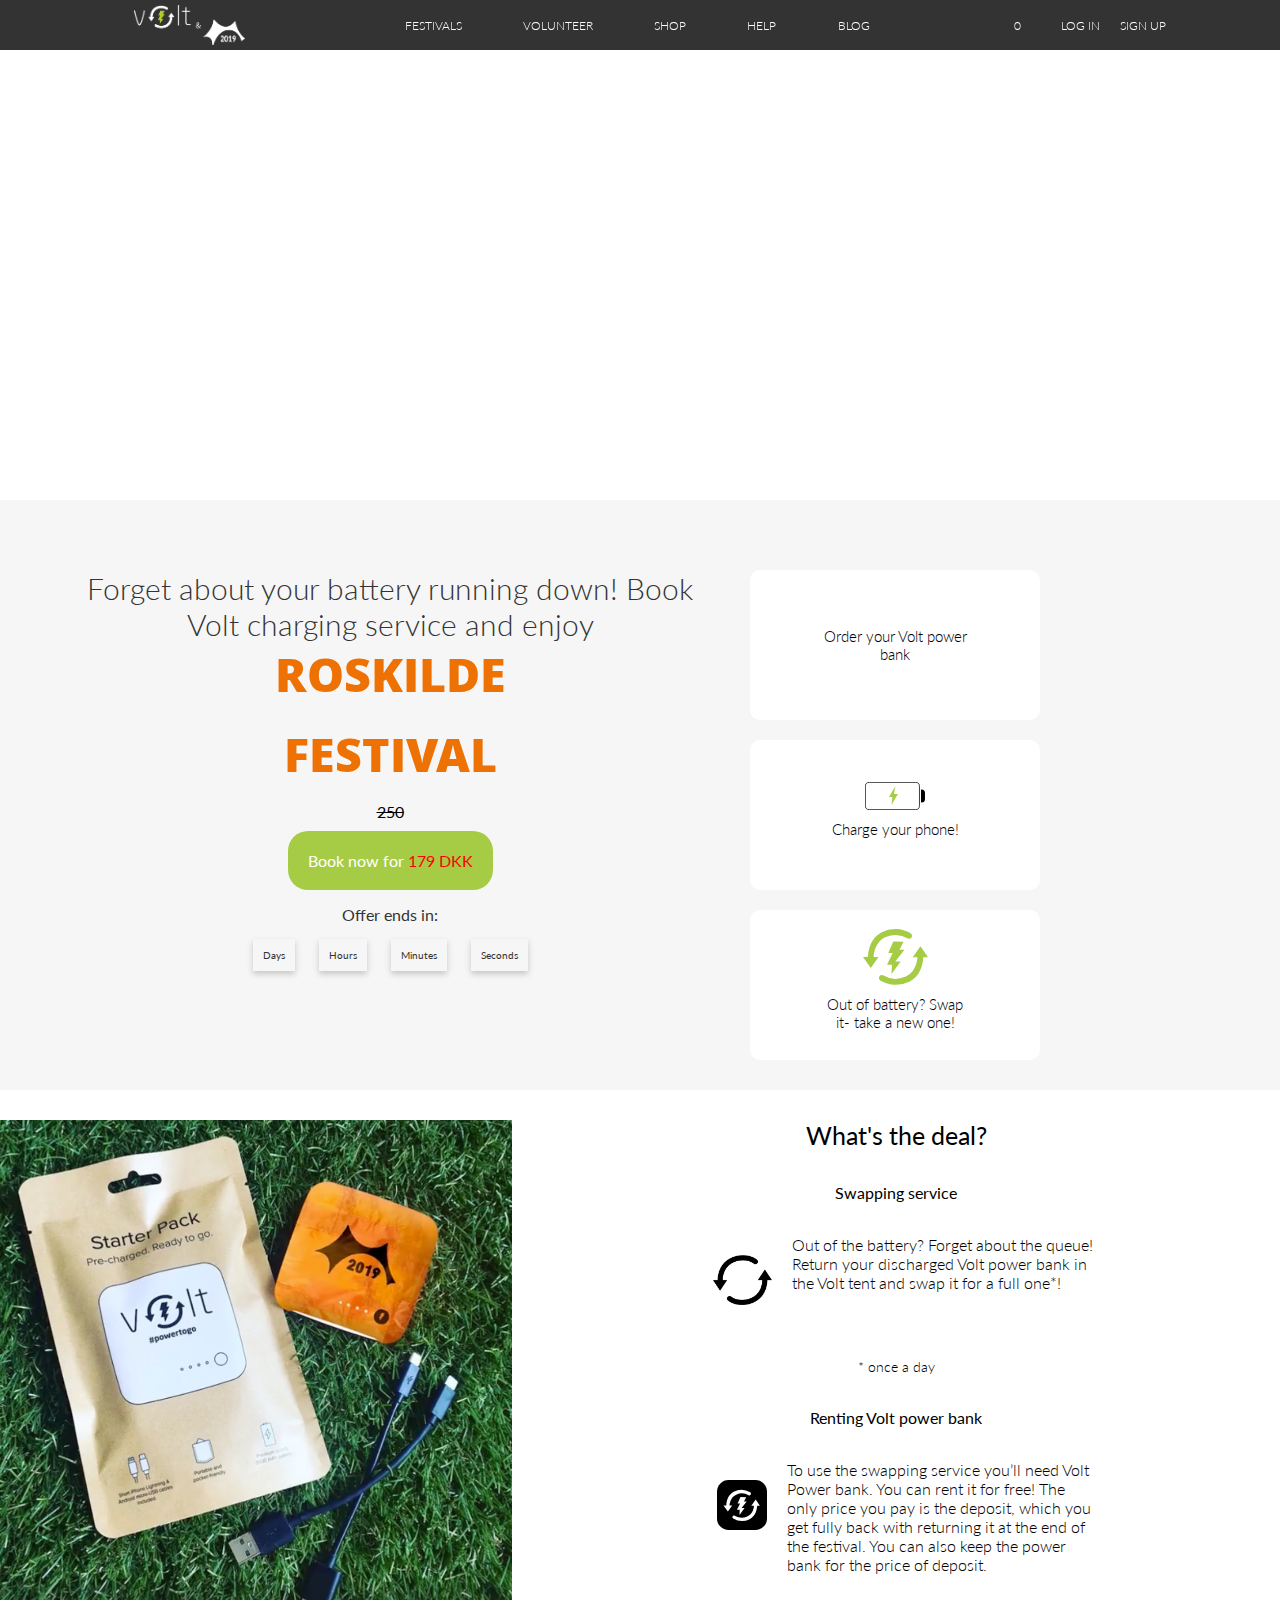
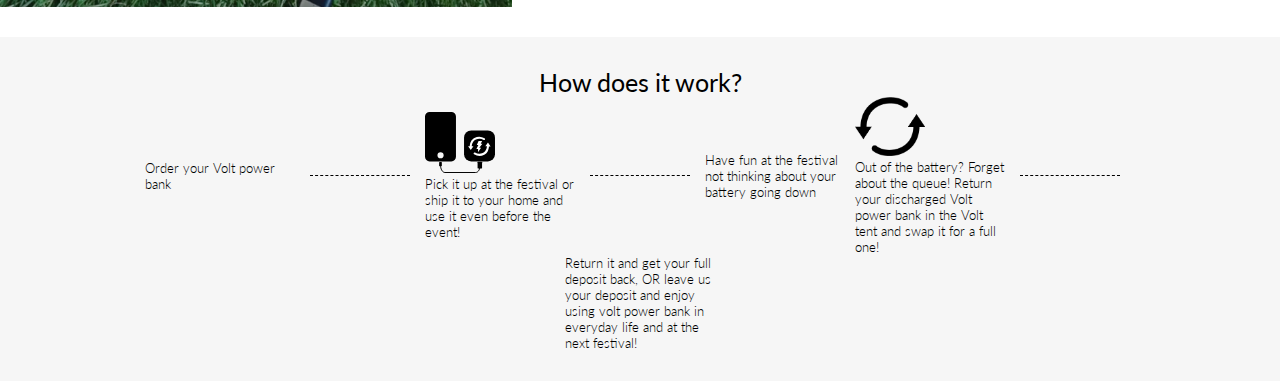
==== index.html @ 2403b124 "journey not yet fixed" ====
<!DOCTYPE html>
<html lang="en">
<head>
    <meta charset="UTF-8">
    <meta name="viewport" content="width=device-width, initial-scale=1.0">
    <meta http-equiv="X-UA-Compatible" content="ie=edge">
    <link rel="stylesheet" href="style.css">
    <link rel="stylesheet" href="https://use.fontawesome.com/releases/v5.8.1/css/all.css" integrity="sha384-50oBUHEmvpQ+1lW4y57PTFmhCaXp0ML5d60M1M7uH2+nqUivzIebhndOJK28anvf" crossorigin="anonymous">
    <link href="https://fonts.googleapis.com/css?family=Khula:800|Lato:300,400,700" rel="stylesheet"></head>
<body>
    <div class="navbar">
        <img src="assets/volt_ros.png" alt="logo" id='logo'>
        <div id='subpages'>
            <a href="https://getvolt.dk/en/festivals">FESTIVALS</a>
            <a href="https://getvolt.dk/en/volunteer">VOLUNTEER</a>
            <a href="https://getvolt.dk/en/shop">SHOP</a>
            <a href="https://getvolt.dk/en/help">HELP</a>
            <a href="https://getvolt.dk/blog/">BLOG</a>
        </div>
        <div class="user">
                <i class="fas fa-shopping-cart"></i>
                <p>0</p>
                <i class="fas fa-user"></i>
                <p>LOG IN</p>
                <p>SIGN UP</p>
            </div>
    </div>
    <div id='video'><iframe src="https://www.facebook.com/plugins/video.php?href=https%3A%2F%2Fwww.facebook.com%2Fgetvolt%2Fvideos%2F1218960118252233%2F&show_text=0&width=560" width="1000" height="500" style="border:none;overflow:hidden" scrolling="no" frameborder="0" allowTransparency="true" allowFullScreen="true"></iframe></div>
    <main>
    <div class="section">
        <div id='heading'>
    <h1>Forget about your battery running down! Book Volt charging service and enjoy </br>
        <span class='roskilde'>ROSKILDE </br> FESTIVAL</span></h1>
        <p id='old_price'> 250</p>
        <button class="buy">Book now for <span id="new_price">179 DKK</span></button>
        <div class="container">
                <h3>Offer ends in:</h3>
                <ul>
                  <li><span id="days"></span>Days </li>
                  <li><span id="hours"></span>Hours</li>
                  <li><span id="minutes"></span>Minutes</li>
                  <li><span id="seconds"></span>Seconds</li>
                </ul>
              </div>
    </div>
    <div id='rectangles'>
    <div class="rect">
            <i id='basket' class="fas fa-shopping-cart green"></i>
<p class="description_rect">Order your Volt power bank</p>
    </div>
    <div class="rect">
        <img id='battery_green' src="assets/battery_green.svg" alt="battery">
        <p class="description_rect">Charge your phone!</p>

    </div>
    <div class="rect">
        <img id='green_arrows' src="assets/green_arrows.svg" alt="">
        <p class="description_rect">Out of battery? 
                Swap it- take a new one!</p>

    </div>
</div>
    </div>
    <div class="section1">
        <img id='grass' src="assets/grass.png">
        <div id='sec1_text'><h2>What's the deal?</h2>
            <h4>Swapping service</h4> </br>
            <img class='icon1' src="assets/arrows.png" alt="arrows">
        <p class="text">Out of the battery? Forget about the queue! Return your discharged Volt power bank in the Volt tent and swap it for a full one*!</p>
                <p id='expl'>* once a day</p>
                <h4>Renting Volt power bank</h4> </br>
                <img class='icon1' src="assets/powerbank.svg" alt='power bank'>
                <p class="text">To use the swapping service you’ll need Volt Power bank. You can rent it for free! The only price you pay is the deposit, which you get fully back with returning it at the end of the festival. You can also keep the power bank for the price of deposit.</p>
        </div>
    </div>

    <div class="section2">
        <div id='section2_in'>
        <h2>How does it work?</h2>
        <div class="journey_div">
    <i class="fas fa-shopping-cart icon2"></i>
    <p>Order your Volt power bank</p>
</div>
<div class="line"></div>
<div class="journey_div">
    <img src='assets/charging.svg' class='icon2'>
    <p>Pick it up at the festival or ship it to your home and use it even before the event!</p>
</div>
<div class="line"></div>
<div class="journey_div">
     <i class="far fa-grin-beam icon2"></i>
     <p>Have fun at the festival not thinking about your battery going down</p>
</div>
<div class="line_round"></div>
<div class="journey_div">
    <img src="assets/arrows.png" alt="" class="icon2">
    <p>Out of the battery? Forget about the queue! Return your discharged Volt power bank in the Volt tent and swap it for a full one!</p>
</div>
<div class="line"></div>

<div class="journey_div">
    <p>Return it and get your <span id='full'> full </span> deposit back, OR leave us your deposit and enjoy using volt power bank in everyday life and at the next festival!</p>
</div>
</div>
    </div>
    </main>
    <script src="main.js"></script>
</body>
</html>
---- style.css ----
:root{
    --font: 'Lato', sans-serif;;
    --bold: 700;
    --regular: 400;
    --light: 300;
}

html, body, div, span, applet, object, iframe,
h1, h2, h3, h4, h5, h6, p, blockquote, pre,
a, abbr, acronym, address, big, cite, code,
del, dfn, em, img, ins, kbd, q, s, samp,
small, strike, strong, sub, sup, tt, var,
b, u, i, center,
dl, dt, dd, ol, ul, li,
fieldset, form, label, legend,
table, caption, tbody, tfoot, thead, tr, th, td,
article, aside, canvas, details, embed, 
figure, figcaption, footer, header, hgroup, 
menu, nav, output, ruby, section, summary,
time, mark, audio, video {
	margin: 0;
	padding: 0;
	border: 0;
	font-size: 100%;
	font: inherit;
    vertical-align: baseline;}
    
    
body{
    font-family: var(--font);
    font-weight: var(--regular);
}
.navbar{
    font-family: var(--font);
    font-weight: var(--light);
    font-size: 12px;
    position: fixed;
    z-index: 2;
    top: 0;
    left: 0;
    height: 50px;
    width: 100vw;
    background-color: rgba(0, 0, 0, 0.801);
    color: white;
    display: flex;
    align-items: center;
    justify-content: space-evenly;
}

#logo{
    height: 40px;
    padding: 5px;
    padding-left: 30px;
}
#subpages{
    width: 465px;
    display: flex;
    justify-content: space-between;
    padding-left: 50px;
}

#subpages > a {
    color: white;
    text-decoration: none;

}

.user{
    display: flex;
    flex-direction: row;
    padding-left: 10px;
    align-items: center;
}

.user > * {
    padding: 10px;
}

iframe{
    width: 100vw;
    
}

#video{
    position: fixed;
    top: 0;
    left: 0;
    z-index: -5;
}

main{
    position: absolute;
    z-index: 1;
    top: 500px;
    display: flex;
    flex-wrap: wrap;
}

h1{
    font-family: var(--font);
    font-weight: var(--light);
    font-size: 30px;
    color: #333333;
    width: 50vw;

}
.roskilde{
    font-family: 'Khula', sans-serif;
    font-weight: 800;
    font-size: 50px;
    color: #EE7203;
}

.section{
    background-color: #F6F6F6;
    width: 100vw;
    display: flex;
    padding-bottom: 30px;

}

#heading{
    width: 50vw;
    text-align: center;
    padding: 20px;
    margin-top: 50px;
    margin-left: 50px;
}

#old_price{
    text-decoration: line-through;
}
#new_price{
    color: red;
}


button {
    border: none;
    font: inherit;
    color: inherit;
    background-color: transparent;
    cursor: pointer;
    background-color: #A6CC45;
    flex: 1 1 auto;
    margin: 10px;
    padding: 20px;
    text-align: center;
    transition: .3s;
    color: white;
    border-radius: 20px;
  }

  button:hover {
      border-radius: 30px;
    }


    #rectangles{
        display: flex;
        flex-direction: column;
        margin-top: 50px;
        margin-left: 20px;
    }
    .rect{
      width: 290px;
      height: 150px;
      background-color: white;
      margin-top: 20px;
      border-radius: 10px;
      display: flex;
      flex-direction: column;
      align-items: center;
      justify-content: center;
    }

    .description_rect{
      font-weight: var(--light);
      font-size: 15px;
      margin: 10px;
      width: 150px;
      text-align: center;
    }

    #battery_green{
        width: 60px;
    }
    #green_arrows{
        width: 65px;
    }
  /* //countdown */
  
  .container {
    color: #333;
    text-align: center;
  }
  
  li {
    display: inline-block;
    font-size:10px;
    list-style-type: none;
    padding: 1em;
    box-shadow: 0 3px 6px #C6C6C6;
    margin: 1em;
  }
  
  li span {
    display: block;
    font-size: 2rem;
  }
  
  h3{
    padding: 5px;
  }

/*  */

    .section1{
        background-color: white;
        width: 100vw;
        padding-top: 30px;
        padding-bottom: 30px;
        display: grid;
        grid-template-columns: 1fr 1.5fr;
        grid-template-areas: 'photo text_area';
    }

    .icon1{
        height: 50px;
        padding: 20px;
    }

    .green{
        color: #A6CC45;
    }
    #basket{
        font-size: 35px;
    }
    #sec1_text{
    display: flex;
    flex-wrap: wrap;
    justify-content: center;
    width: 100%;
    grid-area: text_area;
    
    }

    #grass{
    width: 100%;
    grid-area: photo;
    }

    h2{
        width: 100%;
        text-align: center;
        font-size: 25px;

    }
    
        #expl{
            width: 100%;
            text-align: center;
            font-size: 14px;
            font-weight: var(--light)
        }

.text{
    width: 40%;
    font-weight: var(--light)
}
h4{
    width: 100%;
    text-align: center;
}

/* Section 2 */


.section2{
width: 100vw;
background-color: #F6F6F6;
display: flex;
flex-wrap: wrap;
padding-top: 30px;
padding-bottom: 30px;
display: flex;
justify-content: center;
}


.icon2{
    width: 70px;
    font-size: 70px;
}

.journey_div > p {
    width: 150px;
    font-weight: var(--light);
    font-size: 13px;

}

#section2_in{
    width: 80vw;
    display: flex;
    flex-wrap: wrap;
    justify-content: center;
    align-items: center
}

.line{
    width: 100px;
    height: 0;
    margin-left: 15px;
   margin-right: 15px;

    border-bottom: 1px dashed;
}
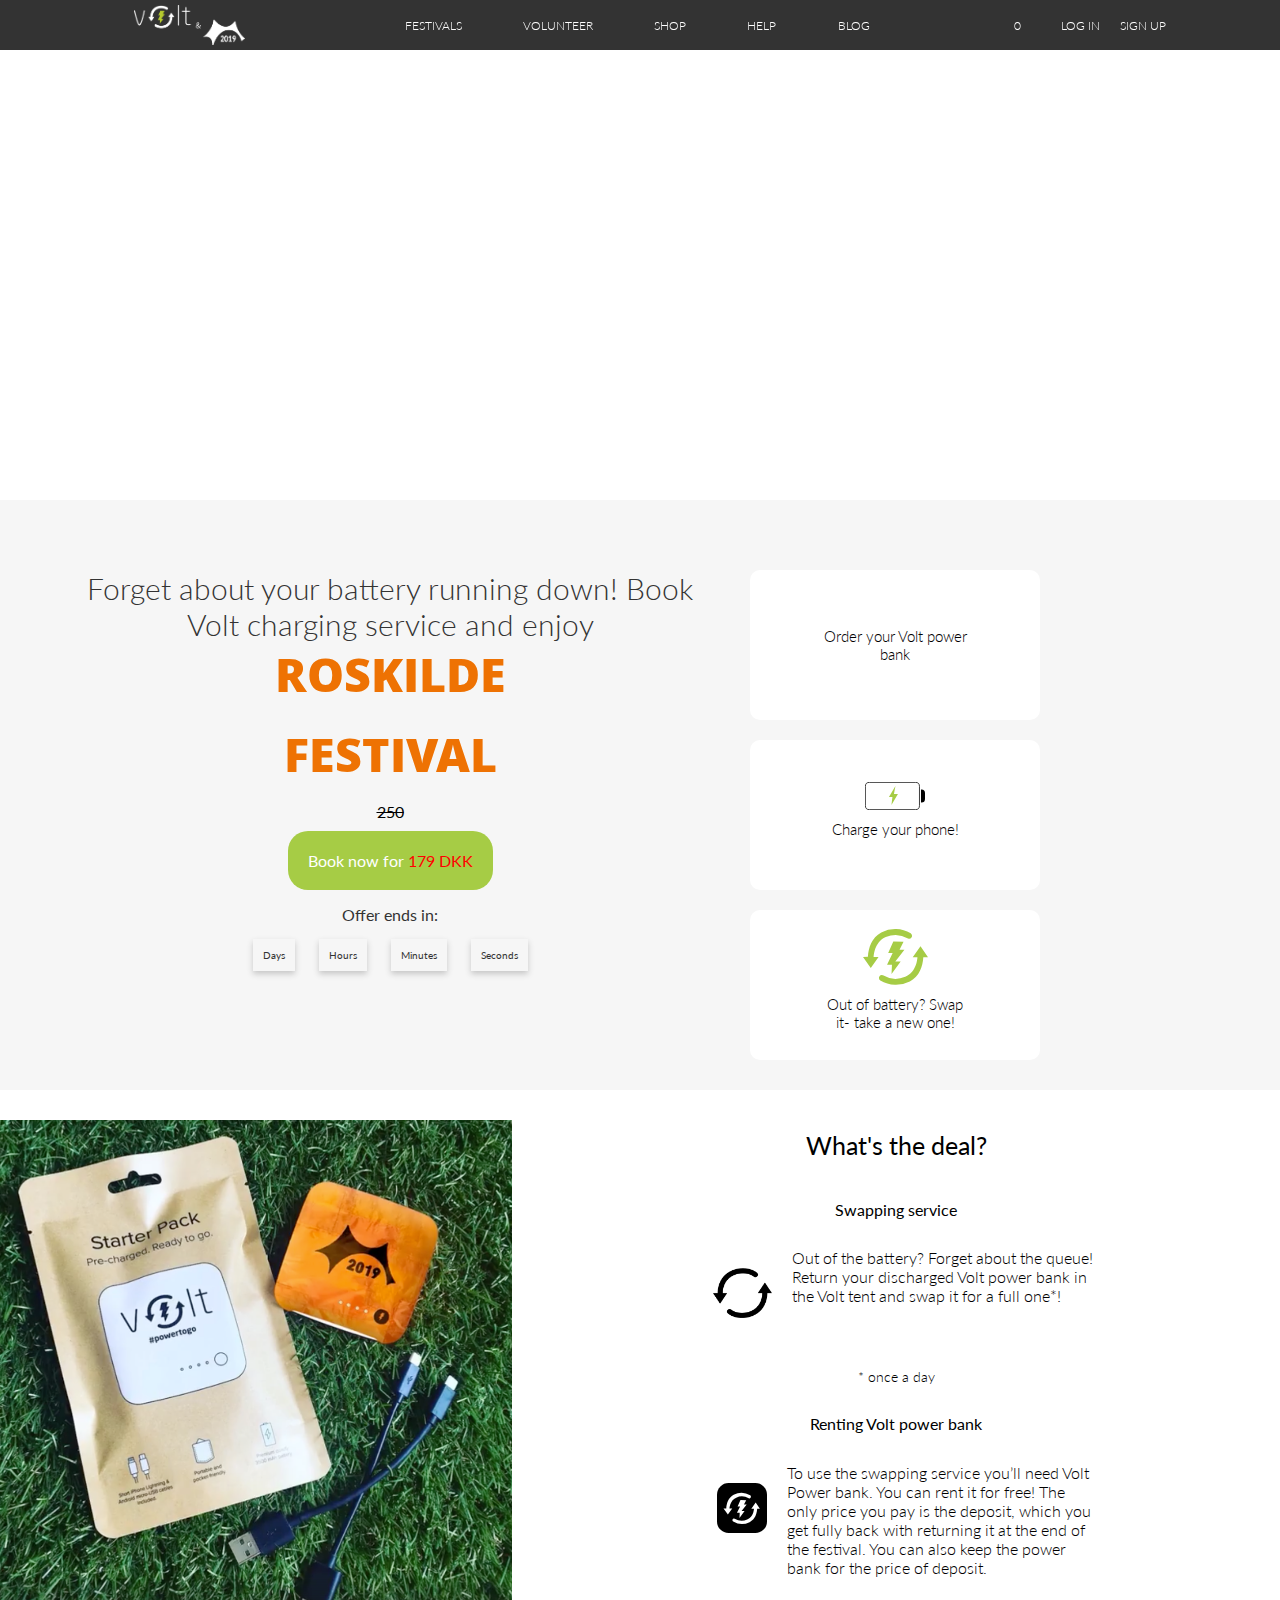
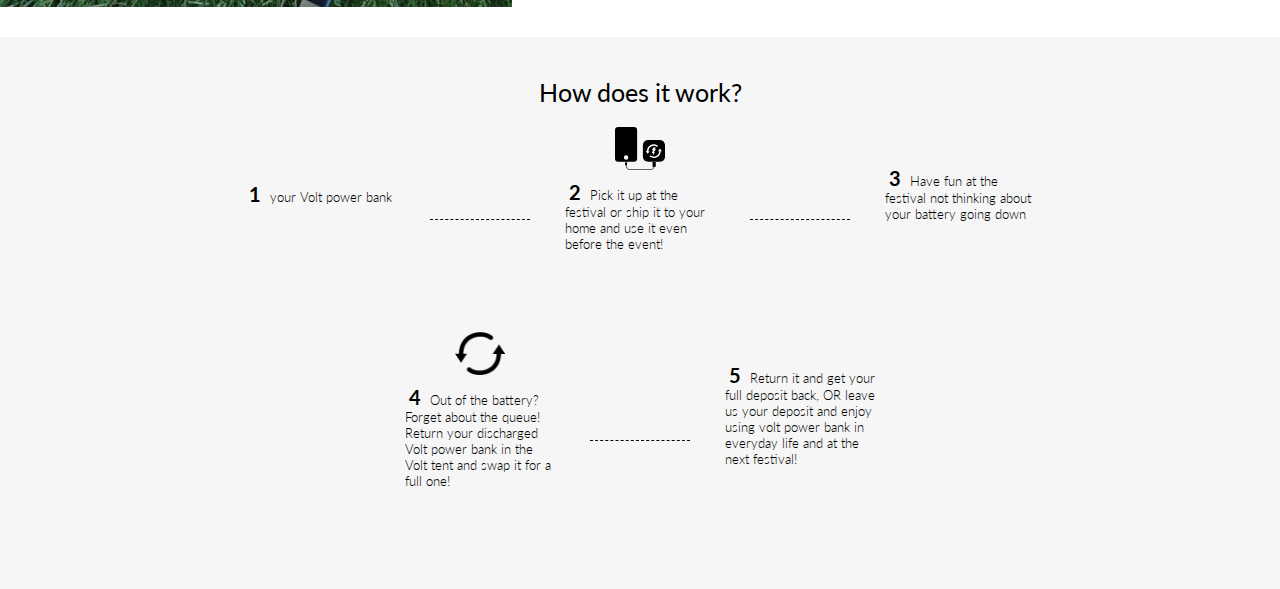
==== commit 375cf2ee: "journey done" ====
--- a/index.html
+++ b/index.html
@@ -79,27 +79,26 @@
         <h2>How does it work?</h2>
         <div class="journey_div">
     <i class="fas fa-shopping-cart icon2"></i>
-    <p>Order your Volt power bank</p>
+    <p><span class="num">1 </span> your Volt power bank</p>
 </div>
 <div class="line"></div>
 <div class="journey_div">
     <img src='assets/charging.svg' class='icon2'>
-    <p>Pick it up at the festival or ship it to your home and use it even before the event!</p>
+    <p><span class="num">2 </span>Pick it up at the festival or ship it to your home and use it even before the event!</p>
 </div>
 <div class="line"></div>
 <div class="journey_div">
      <i class="far fa-grin-beam icon2"></i>
-     <p>Have fun at the festival not thinking about your battery going down</p>
+     <p><span class="num">3 </span>Have fun at the festival not thinking about your battery going down</p>
 </div>
-<div class="line_round"></div>
 <div class="journey_div">
     <img src="assets/arrows.png" alt="" class="icon2">
-    <p>Out of the battery? Forget about the queue! Return your discharged Volt power bank in the Volt tent and swap it for a full one!</p>
+    <p> <span class="num">4 </span>Out of the battery? Forget about the queue! Return your discharged Volt power bank in the Volt tent and swap it for a full one!</p>
 </div>
 <div class="line"></div>
 
 <div class="journey_div">
-    <p>Return it and get your <span id='full'> full </span> deposit back, OR leave us your deposit and enjoy using volt power bank in everyday life and at the next festival!</p>
+    <p> <span class="num">5 </span>Return it and get your <span id='full'> full </span> deposit back, OR leave us your deposit and enjoy using volt power bank in everyday life and at the next festival!</p>
 </div>
 </div>
     </div>
--- a/style.css
+++ b/style.css
@@ -254,6 +254,7 @@
         width: 100%;
         text-align: center;
         font-size: 25px;
+        padding: 10px;
 
     }
     
@@ -289,19 +290,27 @@
 
 
 .icon2{
-    width: 70px;
-    font-size: 70px;
+    width: 50px;
+    font-size: 50px;
 }
 
 .journey_div > p {
     width: 150px;
     font-weight: var(--light);
     font-size: 13px;
-
+    padding: 10px;
+}
+
+.journey_div{
+display: flex;
+flex-direction: column;
+align-items: center;
+padding: 10px;
+padding-bottom: 60px;
 }
 
 #section2_in{
-    width: 80vw;
+    width: 900px;
     display: flex;
     flex-wrap: wrap;
     justify-content: center;
@@ -315,4 +324,10 @@
    margin-right: 15px;
 
     border-bottom: 1px dashed;
+}
+
+.num{
+    font-weight: var(--bold);
+    font-size: 20px;
+    padding: 4px;
 }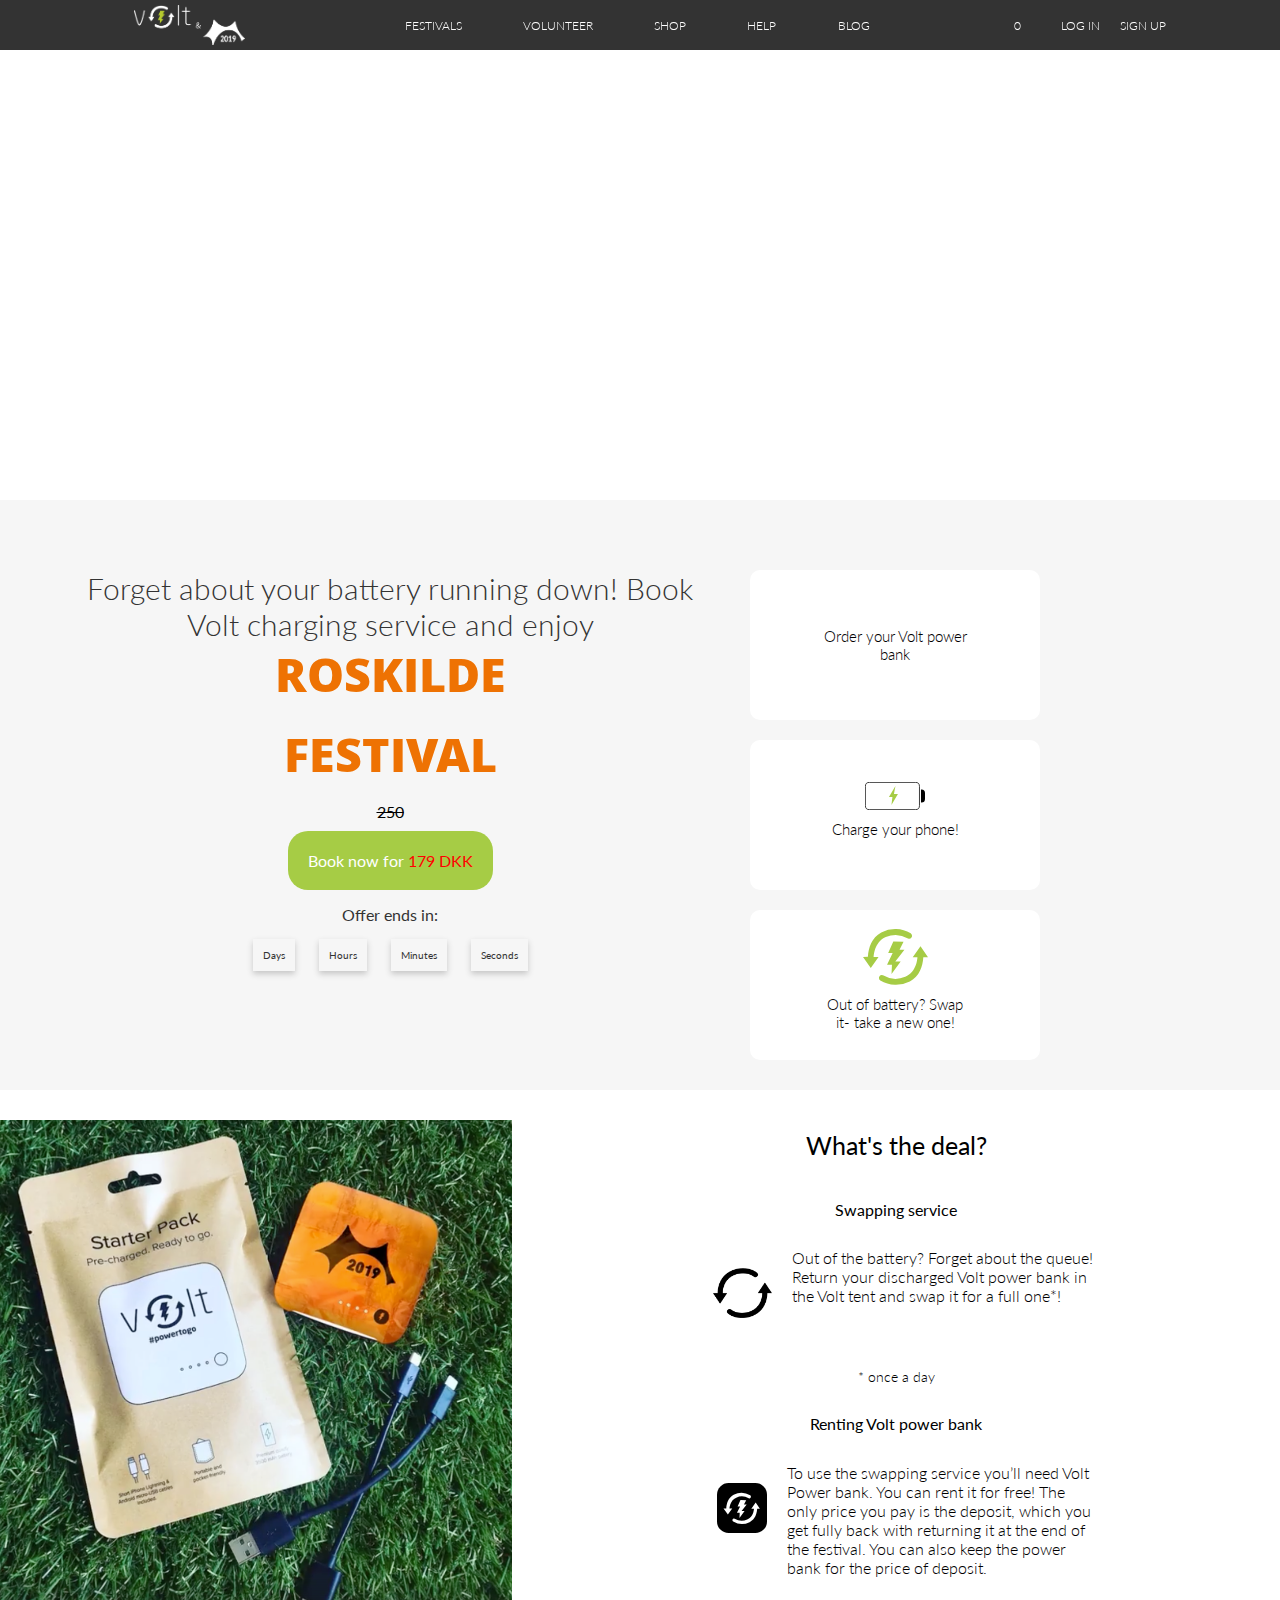
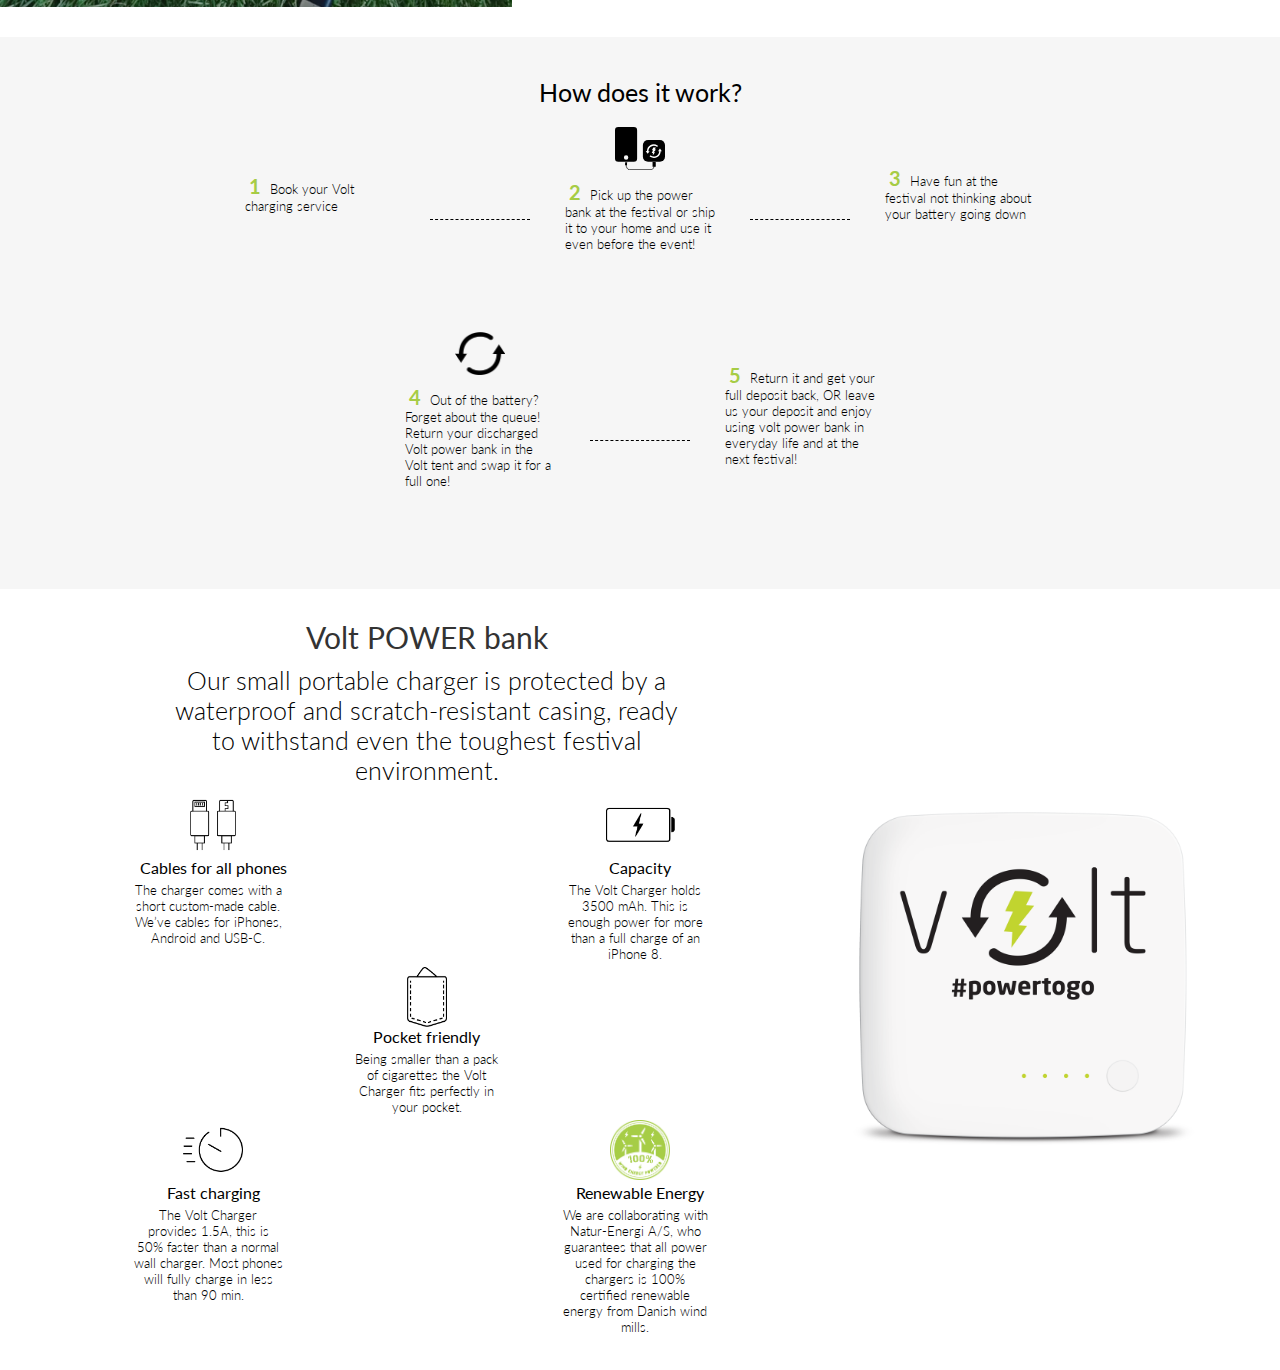
==== commit 54aa2a2d: "benefit section" ====
--- a/index.html
+++ b/index.html
@@ -79,12 +79,12 @@
         <h2>How does it work?</h2>
         <div class="journey_div">
     <i class="fas fa-shopping-cart icon2"></i>
-    <p><span class="num">1 </span> your Volt power bank</p>
+    <p><span class="num">1 </span> Book your Volt charging service</p>
 </div>
 <div class="line"></div>
 <div class="journey_div">
     <img src='assets/charging.svg' class='icon2'>
-    <p><span class="num">2 </span>Pick it up at the festival or ship it to your home and use it even before the event!</p>
+    <p><span class="num">2 </span>Pick up the power bank at the festival or ship it to your home and use it even before the event!</p>
 </div>
 <div class="line"></div>
 <div class="journey_div">
@@ -102,6 +102,53 @@
 </div>
 </div>
     </div>
+
+<div class='section3'>
+    <div class="sec3_text">
+    <div id='heading2'>
+        <h1>Volt POWER bank</h1>
+        <h2 id='sec3_head'>Our small portable charger is protected by a waterproof and scratch-resistant casing, ready to withstand even the toughest festival environment.
+        </h2>
+    </div>
+    <div class="benefit_divs">
+<div class="benefit_div">
+    <img src="assets/cables.png" alt="icon">
+    <h4>Cables for all phones</h4>
+    <p>The charger comes with a short custom-made cable. We’ve cables for iPhones, Android and USB-C.</p>
+</div>
+<div class="benefit_div">
+        <img src="assets/battery.png" alt="icon">
+        <h4> Capacity
+            </h4>
+            <p>The Volt Charger holds 3500 mAh. This is enough power for more than a full charge of an iPhone 8.
+                </p>
+
+</div>
+<div class="benefit_div" id="pocket_div">
+        <img src="assets/pocket.png" alt="icon">
+        <h4>Pocket friendly
+            </h4>
+<p>Being smaller than a pack of cigarettes the Volt Charger fits perfectly in your pocket.</p>
+</div>
+<div class="benefit_div">
+        <img src="assets/fast.png" alt="icon">
+        <h4>Fast charging
+            </h4>
+<p>The Volt Charger provides 1.5A, this is 50% faster than a normal wall charger. Most phones will fully charge in less than 90 min.</p>
+</div>
+<div class="benefit_div">
+        <img src="assets/energy.png" alt="icon">
+        <h4>Renewable Energy
+            </h4>
+    <p>We are collaborating with Natur-Energi A/S, who guarantees that all power used for charging the chargers is 100% certified renewable energy from Danish wind mills.
+    </p>
+</div>
+</div>
+    </div>
+    <img id='sec3_photo' src="assets/volt-charger.png" alt="">
+
+</div>
+
     </main>
     <script src="main.js"></script>
 </body>
--- a/style.css
+++ b/style.css
@@ -330,4 +330,92 @@
     font-weight: var(--bold);
     font-size: 20px;
     padding: 4px;
+    color: #A6CC45;
+}
+
+/* Section 3 */
+
+.section3{
+    background-color: white;
+    padding-top: 30px;
+    padding-bottom: 30px;
+    display: grid;
+    grid-template-areas: "sec3_text sec3_text";
+    grid-template-columns: 2fr 1fr;
+    align-content: center;
+    align-items: center;
+
+}
+
+#sec3_head{
+    width: 60%;
+}
+.sec3_text{
+    grid-template-areas: sec3_text;
+    display: flex;
+    flex-direction: column;
+    justify-content: center;
+    align-content: center;
+    align-items: center;
+}
+
+#sec3_photo{
+    grid-template-areas: sec3_text;
+    width: 80%;
+}
+
+#heading2{
+    display: flex;
+    flex-direction: column;
+    justify-content: center;
+    align-items: center;
+    align-content: center;
+    align-self: center;
+    text-align: center;
+}
+
+#heading2 > h1 {
+    font-weight: var(--regular)
+}
+
+#heading2 > h2 {
+    font-weight: var(--light);
+}
+
+.benefit_div{
+    width: 170px;
+    text-align: center;
+}
+
+.benefit_div > img {
+    height: 60px;
+}
+
+.benefit_div > p {
+    width: 150px;
+    font-weight: var(--light);
+    font-size: 13px;
+    padding: 5px;
+
+}
+
+#pocket_div{
+    width: 100%;
+    display: flex;
+    flex-direction: column;
+    justify-content: center;
+    align-items: center;
+}
+
+#pocket_div > img {
+    height: 60px;
+    width: 40px;
+}
+
+.benefit_divs{
+    width: 70%;
+    display: flex;
+    flex-wrap: wrap;
+    justify-content: space-between;
+
 }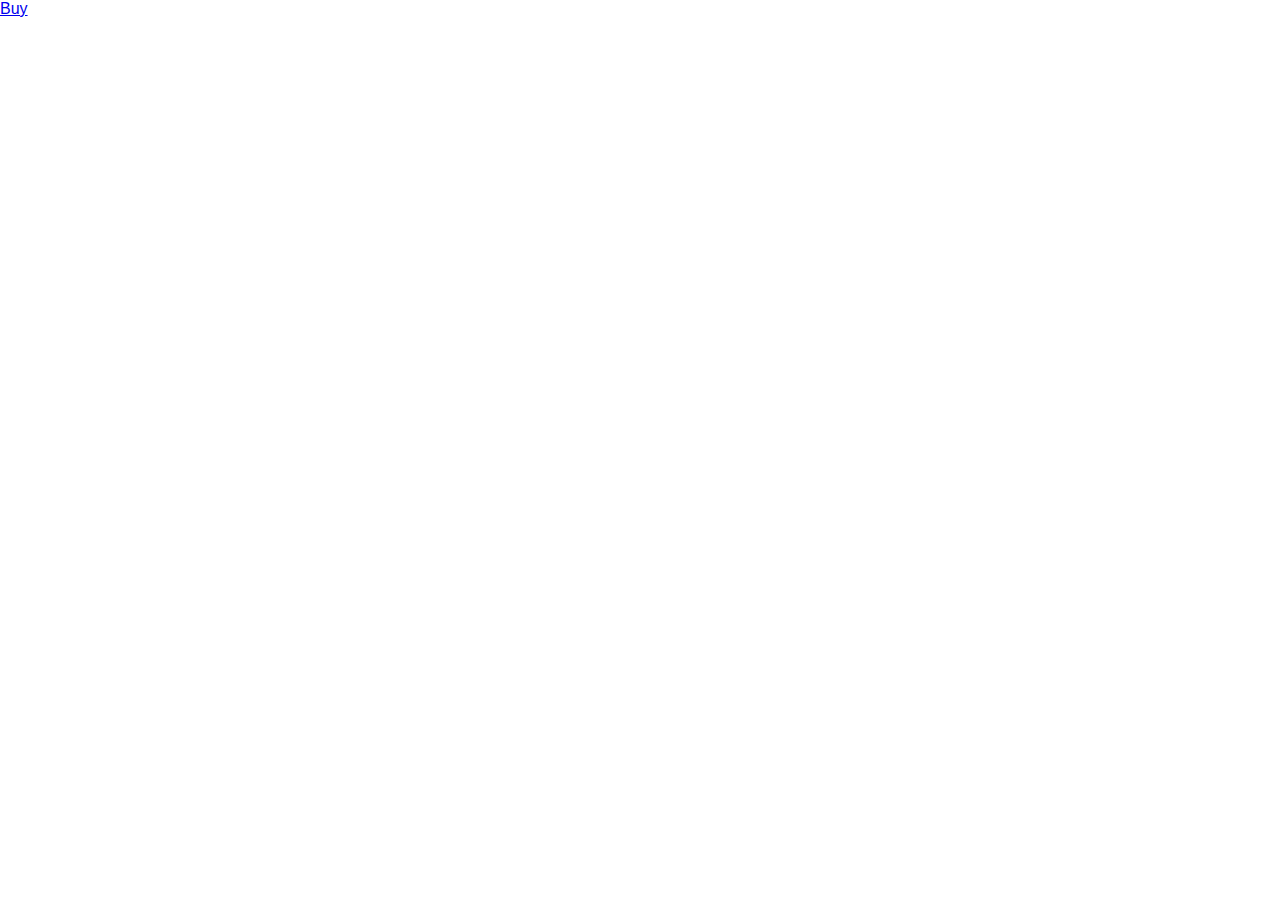
==== commit d18f62c0: "add full structure and a small part of js" ====
--- a/index.html
+++ b/index.html
@@ -5,151 +5,10 @@
     <meta name="viewport" content="width=device-width, initial-scale=1.0">
     <meta http-equiv="X-UA-Compatible" content="ie=edge">
     <link rel="stylesheet" href="style.css">
-    <link rel="stylesheet" href="https://use.fontawesome.com/releases/v5.8.1/css/all.css" integrity="sha384-50oBUHEmvpQ+1lW4y57PTFmhCaXp0ML5d60M1M7uH2+nqUivzIebhndOJK28anvf" crossorigin="anonymous">
-    <link href="https://fonts.googleapis.com/css?family=Khula:800|Lato:300,400,700" rel="stylesheet"></head>
+    <title>Volt Roskilde</title>
+</head>
 <body>
-    <div class="navbar">
-        <img src="assets/volt_ros.png" alt="logo" id='logo'>
-        <div id='subpages'>
-            <a href="https://getvolt.dk/en/festivals">FESTIVALS</a>
-            <a href="https://getvolt.dk/en/volunteer">VOLUNTEER</a>
-            <a href="https://getvolt.dk/en/shop">SHOP</a>
-            <a href="https://getvolt.dk/en/help">HELP</a>
-            <a href="https://getvolt.dk/blog/">BLOG</a>
-        </div>
-        <div class="user">
-                <i class="fas fa-shopping-cart"></i>
-                <p>0</p>
-                <i class="fas fa-user"></i>
-                <p>LOG IN</p>
-                <p>SIGN UP</p>
-            </div>
-    </div>
-    <div id='video'><iframe src="https://www.facebook.com/plugins/video.php?href=https%3A%2F%2Fwww.facebook.com%2Fgetvolt%2Fvideos%2F1218960118252233%2F&show_text=0&width=560" width="1000" height="500" style="border:none;overflow:hidden" scrolling="no" frameborder="0" allowTransparency="true" allowFullScreen="true"></iframe></div>
-    <main>
-    <div class="section">
-        <div id='heading'>
-    <h1>Forget about your battery running down! Book Volt charging service and enjoy </br>
-        <span class='roskilde'>ROSKILDE </br> FESTIVAL</span></h1>
-        <p id='old_price'> 250</p>
-        <button class="buy">Book now for <span id="new_price">179 DKK</span></button>
-        <div class="container">
-                <h3>Offer ends in:</h3>
-                <ul>
-                  <li><span id="days"></span>Days </li>
-                  <li><span id="hours"></span>Hours</li>
-                  <li><span id="minutes"></span>Minutes</li>
-                  <li><span id="seconds"></span>Seconds</li>
-                </ul>
-              </div>
-    </div>
-    <div id='rectangles'>
-    <div class="rect">
-            <i id='basket' class="fas fa-shopping-cart green"></i>
-<p class="description_rect">Order your Volt power bank</p>
-    </div>
-    <div class="rect">
-        <img id='battery_green' src="assets/battery_green.svg" alt="battery">
-        <p class="description_rect">Charge your phone!</p>
-
-    </div>
-    <div class="rect">
-        <img id='green_arrows' src="assets/green_arrows.svg" alt="">
-        <p class="description_rect">Out of battery? 
-                Swap it- take a new one!</p>
-
-    </div>
-</div>
-    </div>
-    <div class="section1">
-        <img id='grass' src="assets/grass.png">
-        <div id='sec1_text'><h2>What's the deal?</h2>
-            <h4>Swapping service</h4> </br>
-            <img class='icon1' src="assets/arrows.png" alt="arrows">
-        <p class="text">Out of the battery? Forget about the queue! Return your discharged Volt power bank in the Volt tent and swap it for a full one*!</p>
-                <p id='expl'>* once a day</p>
-                <h4>Renting Volt power bank</h4> </br>
-                <img class='icon1' src="assets/powerbank.svg" alt='power bank'>
-                <p class="text">To use the swapping service you’ll need Volt Power bank. You can rent it for free! The only price you pay is the deposit, which you get fully back with returning it at the end of the festival. You can also keep the power bank for the price of deposit.</p>
-        </div>
-    </div>
-
-    <div class="section2">
-        <div id='section2_in'>
-        <h2>How does it work?</h2>
-        <div class="journey_div">
-    <i class="fas fa-shopping-cart icon2"></i>
-    <p><span class="num">1 </span> Book your Volt charging service</p>
-</div>
-<div class="line"></div>
-<div class="journey_div">
-    <img src='assets/charging.svg' class='icon2'>
-    <p><span class="num">2 </span>Pick up the power bank at the festival or ship it to your home and use it even before the event!</p>
-</div>
-<div class="line"></div>
-<div class="journey_div">
-     <i class="far fa-grin-beam icon2"></i>
-     <p><span class="num">3 </span>Have fun at the festival not thinking about your battery going down</p>
-</div>
-<div class="journey_div">
-    <img src="assets/arrows.png" alt="" class="icon2">
-    <p> <span class="num">4 </span>Out of the battery? Forget about the queue! Return your discharged Volt power bank in the Volt tent and swap it for a full one!</p>
-</div>
-<div class="line"></div>
-
-<div class="journey_div">
-    <p> <span class="num">5 </span>Return it and get your <span id='full'> full </span> deposit back, OR leave us your deposit and enjoy using volt power bank in everyday life and at the next festival!</p>
-</div>
-</div>
-    </div>
-
-<div class='section3'>
-    <div class="sec3_text">
-    <div id='heading2'>
-        <h1>Volt POWER bank</h1>
-        <h2 id='sec3_head'>Our small portable charger is protected by a waterproof and scratch-resistant casing, ready to withstand even the toughest festival environment.
-        </h2>
-    </div>
-    <div class="benefit_divs">
-<div class="benefit_div">
-    <img src="assets/cables.png" alt="icon">
-    <h4>Cables for all phones</h4>
-    <p>The charger comes with a short custom-made cable. We’ve cables for iPhones, Android and USB-C.</p>
-</div>
-<div class="benefit_div">
-        <img src="assets/battery.png" alt="icon">
-        <h4> Capacity
-            </h4>
-            <p>The Volt Charger holds 3500 mAh. This is enough power for more than a full charge of an iPhone 8.
-                </p>
-
-</div>
-<div class="benefit_div" id="pocket_div">
-        <img src="assets/pocket.png" alt="icon">
-        <h4>Pocket friendly
-            </h4>
-<p>Being smaller than a pack of cigarettes the Volt Charger fits perfectly in your pocket.</p>
-</div>
-<div class="benefit_div">
-        <img src="assets/fast.png" alt="icon">
-        <h4>Fast charging
-            </h4>
-<p>The Volt Charger provides 1.5A, this is 50% faster than a normal wall charger. Most phones will fully charge in less than 90 min.</p>
-</div>
-<div class="benefit_div">
-        <img src="assets/energy.png" alt="icon">
-        <h4>Renewable Energy
-            </h4>
-    <p>We are collaborating with Natur-Energi A/S, who guarantees that all power used for charging the chargers is 100% certified renewable energy from Danish wind mills.
-    </p>
-</div>
-</div>
-    </div>
-    <img id='sec3_photo' src="assets/volt-charger.png" alt="">
-
-</div>
-
-    </main>
+    <a href="form.html">Buy</a>
     <script src="main.js"></script>
 </body>
 </html>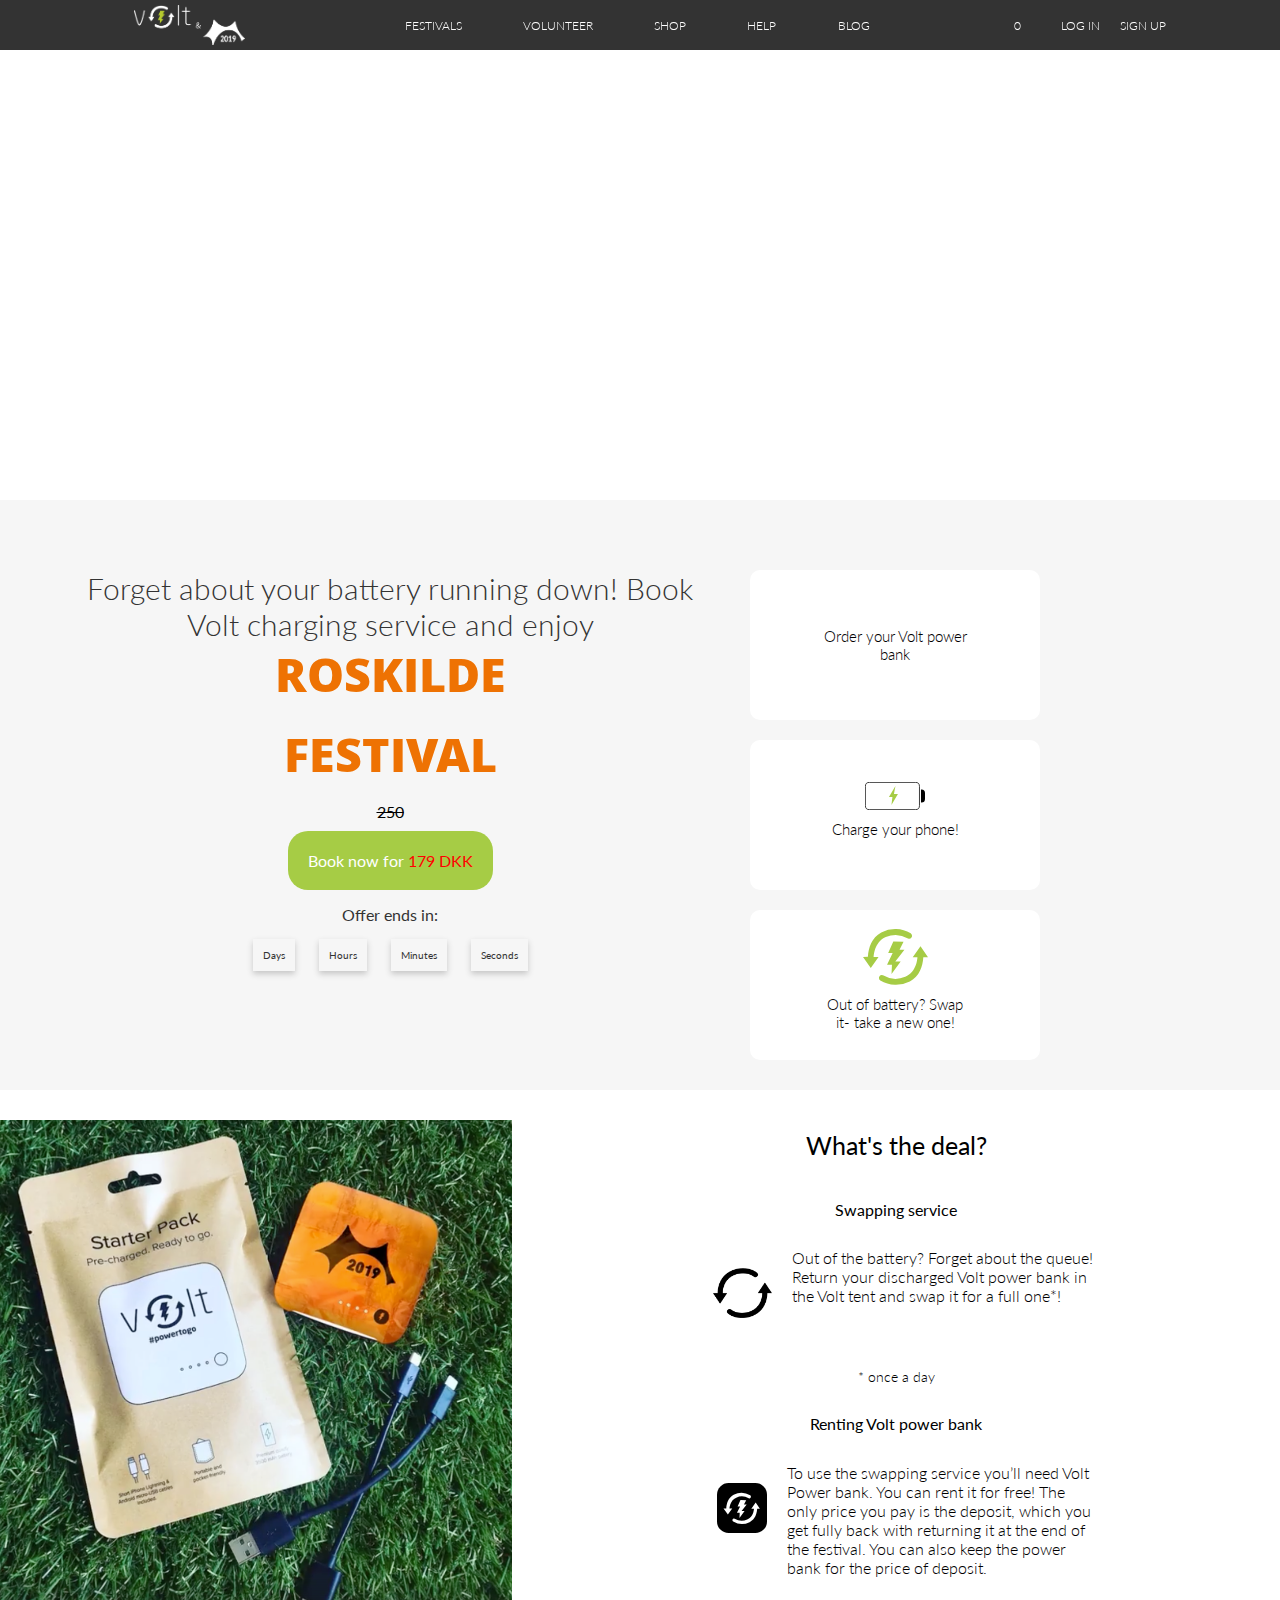
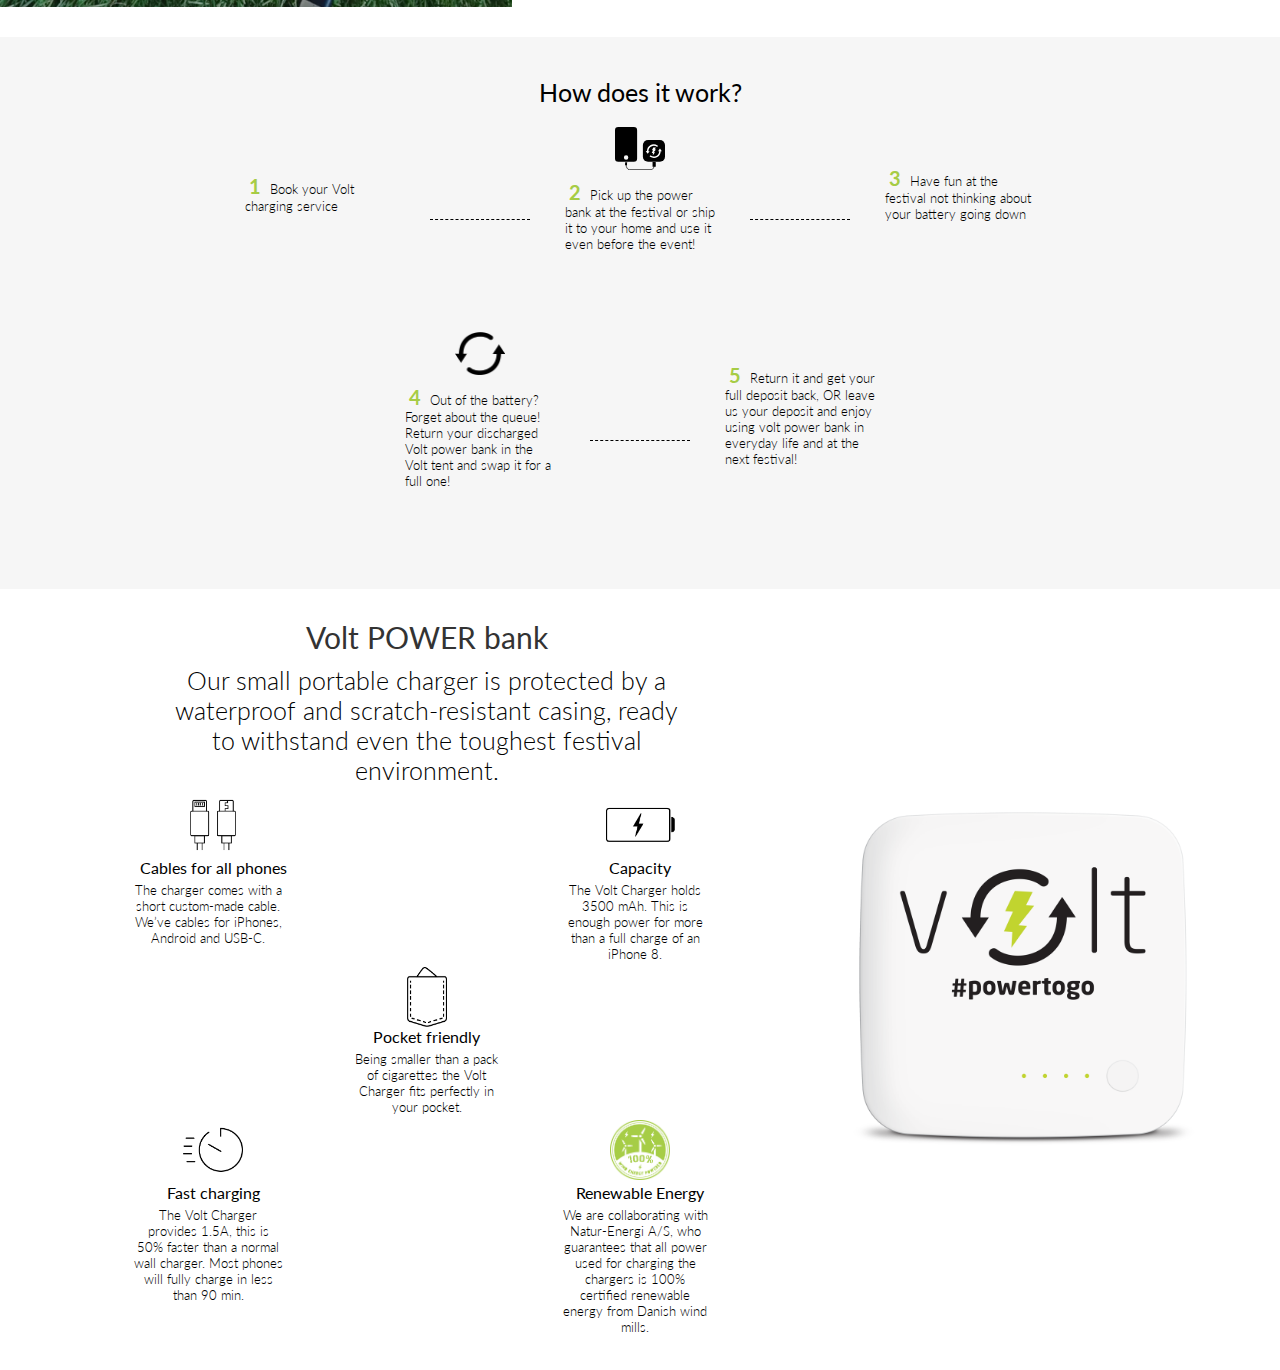
==== commit 96e19526: "resolve merge problem" ====
--- a/index.html
+++ b/index.html
@@ -5,10 +5,151 @@
     <meta name="viewport" content="width=device-width, initial-scale=1.0">
     <meta http-equiv="X-UA-Compatible" content="ie=edge">
     <link rel="stylesheet" href="style.css">
-    <title>Volt Roskilde</title>
-</head>
+    <link rel="stylesheet" href="https://use.fontawesome.com/releases/v5.8.1/css/all.css" integrity="sha384-50oBUHEmvpQ+1lW4y57PTFmhCaXp0ML5d60M1M7uH2+nqUivzIebhndOJK28anvf" crossorigin="anonymous">
+    <link href="https://fonts.googleapis.com/css?family=Khula:800|Lato:300,400,700" rel="stylesheet"></head>
 <body>
-    <a href="form.html">Buy</a>
+    <div class="navbar">
+        <img src="assets/volt_ros.png" alt="logo" id='logo'>
+        <div id='subpages'>
+            <a href="https://getvolt.dk/en/festivals">FESTIVALS</a>
+            <a href="https://getvolt.dk/en/volunteer">VOLUNTEER</a>
+            <a href="https://getvolt.dk/en/shop">SHOP</a>
+            <a href="https://getvolt.dk/en/help">HELP</a>
+            <a href="https://getvolt.dk/blog/">BLOG</a>
+        </div>
+        <div class="user">
+                <i class="fas fa-shopping-cart"></i>
+                <p>0</p>
+                <i class="fas fa-user"></i>
+                <p>LOG IN</p>
+                <p>SIGN UP</p>
+            </div>
+    </div>
+    <div id='video'><iframe src="https://www.facebook.com/plugins/video.php?href=https%3A%2F%2Fwww.facebook.com%2Fgetvolt%2Fvideos%2F1218960118252233%2F&show_text=0&width=560" width="1000" height="500" style="border:none;overflow:hidden" scrolling="no" frameborder="0" allowTransparency="true" allowFullScreen="true"></iframe></div>
+    <main>
+    <div class="section">
+        <div id='heading'>
+    <h1>Forget about your battery running down! Book Volt charging service and enjoy </br>
+        <span class='roskilde'>ROSKILDE </br> FESTIVAL</span></h1>
+        <p id='old_price'> 250</p>
+        <button class="buy">Book now for <span id="new_price">179 DKK</span></button>
+        <div class="container">
+                <h3>Offer ends in:</h3>
+                <ul>
+                  <li><span id="days"></span>Days </li>
+                  <li><span id="hours"></span>Hours</li>
+                  <li><span id="minutes"></span>Minutes</li>
+                  <li><span id="seconds"></span>Seconds</li>
+                </ul>
+              </div>
+    </div>
+    <div id='rectangles'>
+    <div class="rect">
+            <i id='basket' class="fas fa-shopping-cart green"></i>
+<p class="description_rect">Order your Volt power bank</p>
+    </div>
+    <div class="rect">
+        <img id='battery_green' src="assets/battery_green.svg" alt="battery">
+        <p class="description_rect">Charge your phone!</p>
+
+    </div>
+    <div class="rect">
+        <img id='green_arrows' src="assets/green_arrows.svg" alt="">
+        <p class="description_rect">Out of battery? 
+                Swap it- take a new one!</p>
+
+    </div>
+</div>
+    </div>
+    <div class="section1">
+        <img id='grass' src="assets/grass.png">
+        <div id='sec1_text'><h2>What's the deal?</h2>
+            <h4>Swapping service</h4> </br>
+            <img class='icon1' src="assets/arrows.png" alt="arrows">
+        <p class="text">Out of the battery? Forget about the queue! Return your discharged Volt power bank in the Volt tent and swap it for a full one*!</p>
+                <p id='expl'>* once a day</p>
+                <h4>Renting Volt power bank</h4> </br>
+                <img class='icon1' src="assets/powerbank.svg" alt='power bank'>
+                <p class="text">To use the swapping service you’ll need Volt Power bank. You can rent it for free! The only price you pay is the deposit, which you get fully back with returning it at the end of the festival. You can also keep the power bank for the price of deposit.</p>
+        </div>
+    </div>
+
+    <div class="section2">
+        <div id='section2_in'>
+        <h2>How does it work?</h2>
+        <div class="journey_div">
+    <i class="fas fa-shopping-cart icon2"></i>
+    <p><span class="num">1 </span> Book your Volt charging service</p>
+</div>
+<div class="line"></div>
+<div class="journey_div">
+    <img src='assets/charging.svg' class='icon2'>
+    <p><span class="num">2 </span>Pick up the power bank at the festival or ship it to your home and use it even before the event!</p>
+</div>
+<div class="line"></div>
+<div class="journey_div">
+     <i class="far fa-grin-beam icon2"></i>
+     <p><span class="num">3 </span>Have fun at the festival not thinking about your battery going down</p>
+</div>
+<div class="journey_div">
+    <img src="assets/arrows.png" alt="" class="icon2">
+    <p> <span class="num">4 </span>Out of the battery? Forget about the queue! Return your discharged Volt power bank in the Volt tent and swap it for a full one!</p>
+</div>
+<div class="line"></div>
+
+<div class="journey_div">
+    <p> <span class="num">5 </span>Return it and get your <span id='full'> full </span> deposit back, OR leave us your deposit and enjoy using volt power bank in everyday life and at the next festival!</p>
+</div>
+</div>
+    </div>
+
+<div class='section3'>
+    <div class="sec3_text">
+    <div id='heading2'>
+        <h1>Volt POWER bank</h1>
+        <h2 id='sec3_head'>Our small portable charger is protected by a waterproof and scratch-resistant casing, ready to withstand even the toughest festival environment.
+        </h2>
+    </div>
+    <div class="benefit_divs">
+<div class="benefit_div">
+    <img src="assets/cables.png" alt="icon">
+    <h4>Cables for all phones</h4>
+    <p>The charger comes with a short custom-made cable. We’ve cables for iPhones, Android and USB-C.</p>
+</div>
+<div class="benefit_div">
+        <img src="assets/battery.png" alt="icon">
+        <h4> Capacity
+            </h4>
+            <p>The Volt Charger holds 3500 mAh. This is enough power for more than a full charge of an iPhone 8.
+                </p>
+
+</div>
+<div class="benefit_div" id="pocket_div">
+        <img src="assets/pocket.png" alt="icon">
+        <h4>Pocket friendly
+            </h4>
+<p>Being smaller than a pack of cigarettes the Volt Charger fits perfectly in your pocket.</p>
+</div>
+<div class="benefit_div">
+        <img src="assets/fast.png" alt="icon">
+        <h4>Fast charging
+            </h4>
+<p>The Volt Charger provides 1.5A, this is 50% faster than a normal wall charger. Most phones will fully charge in less than 90 min.</p>
+</div>
+<div class="benefit_div">
+        <img src="assets/energy.png" alt="icon">
+        <h4>Renewable Energy
+            </h4>
+    <p>We are collaborating with Natur-Energi A/S, who guarantees that all power used for charging the chargers is 100% certified renewable energy from Danish wind mills.
+    </p>
+</div>
+</div>
+    </div>
+    <img id='sec3_photo' src="assets/volt-charger.png" alt="">
+
+</div>
+
+    </main>
     <script src="main.js"></script>
 </body>
 </html>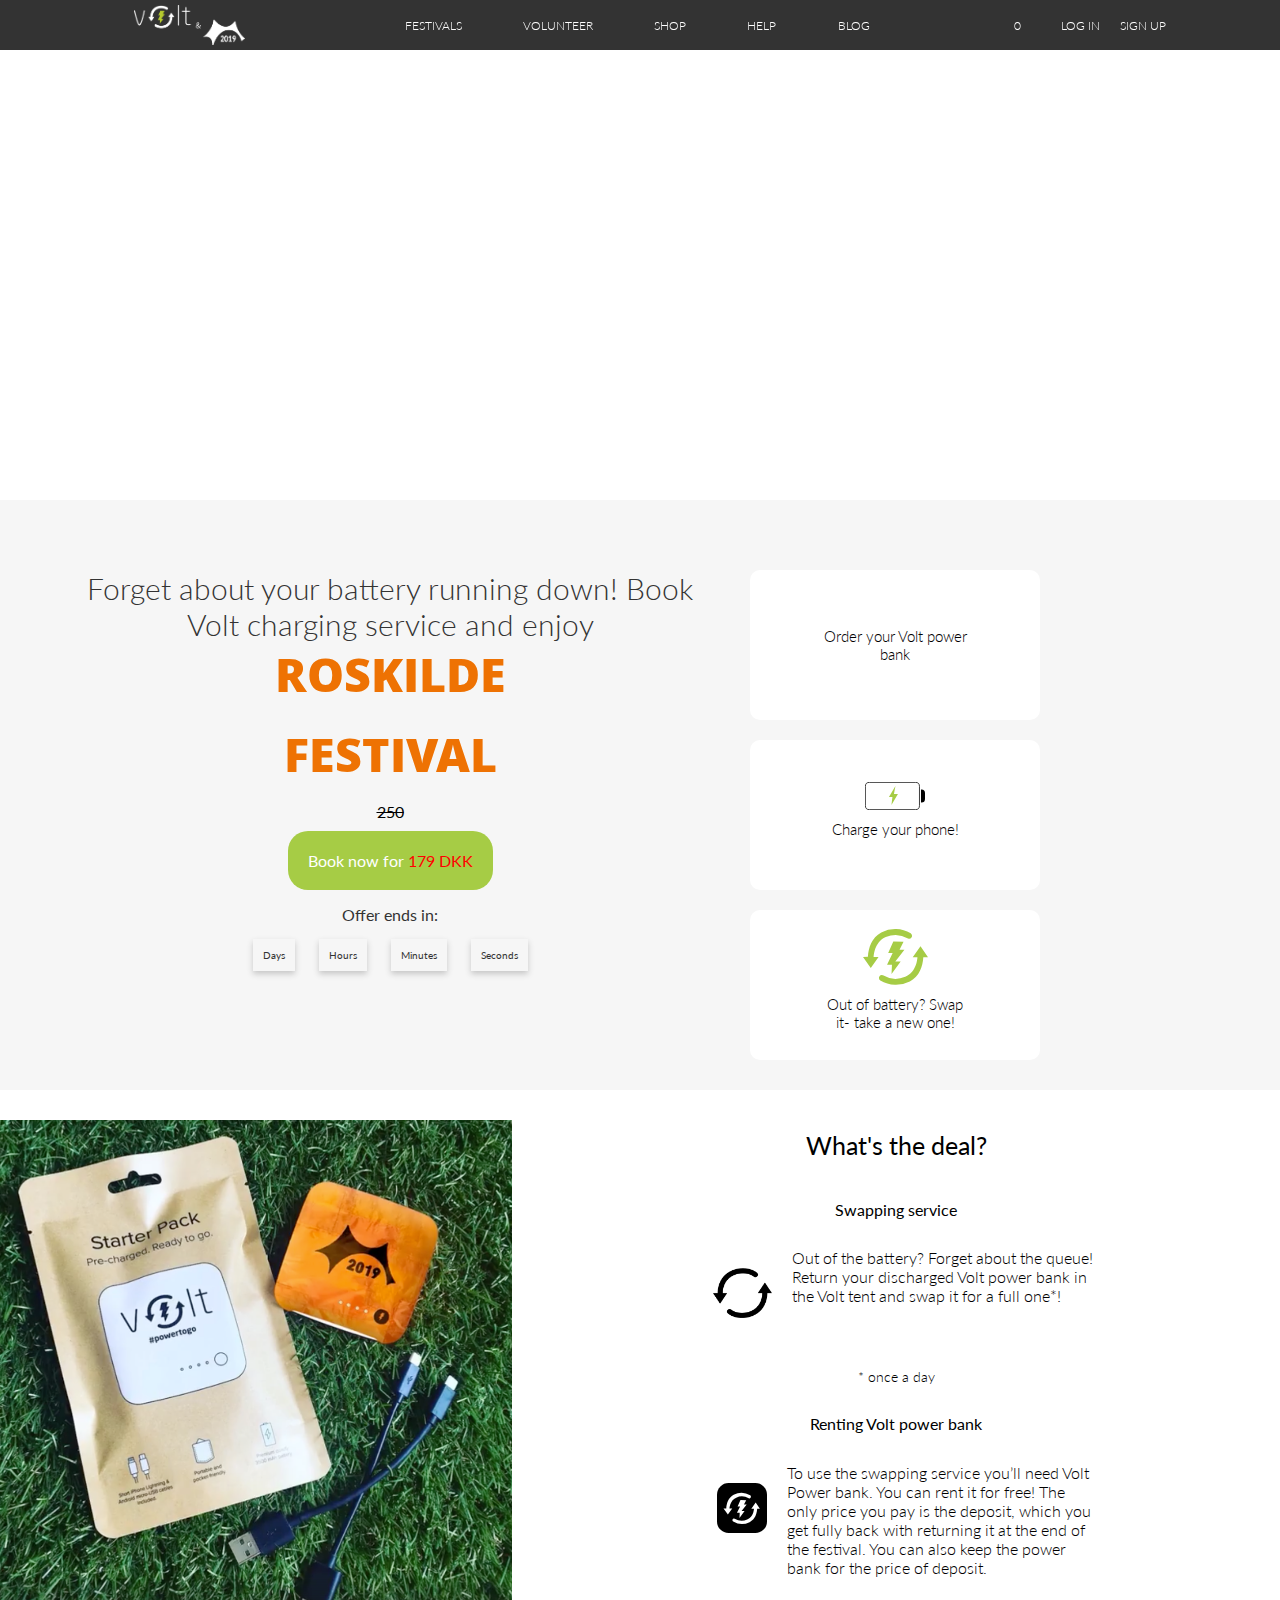
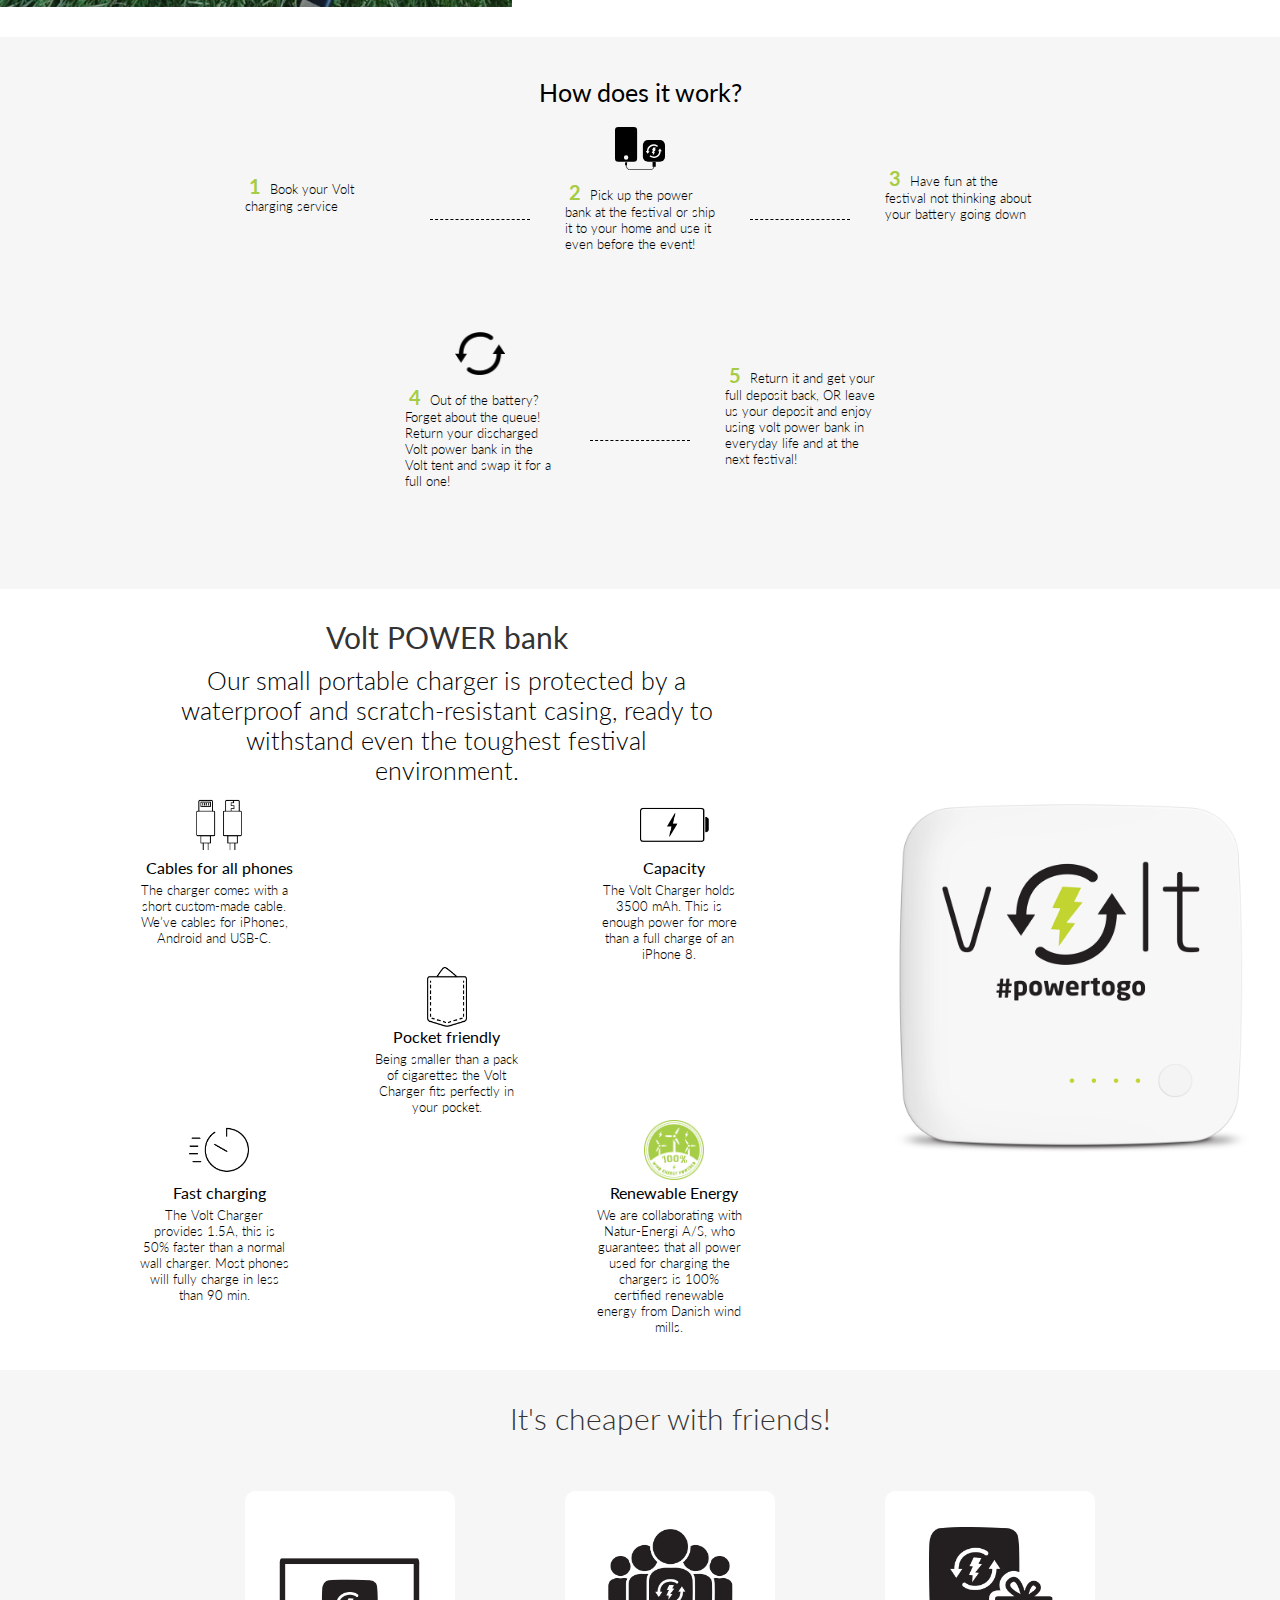
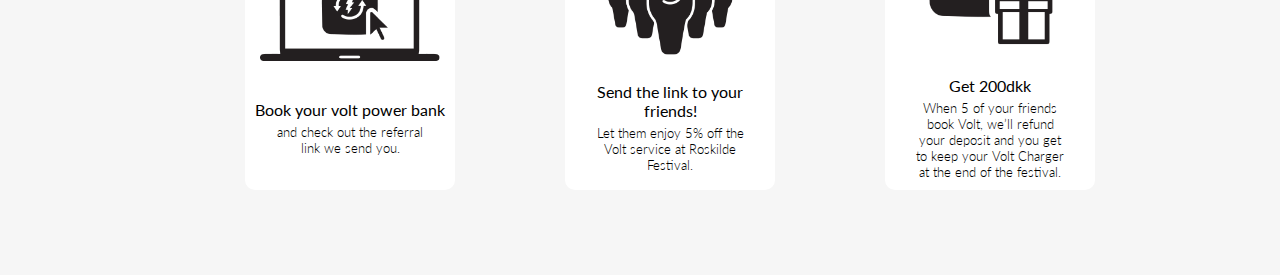
==== commit 7cd714c4: "section 4 ready" ====
--- a/index.html
+++ b/index.html
@@ -148,7 +148,28 @@
     <img id='sec3_photo' src="assets/volt-charger.png" alt="">
 
 </div>
+<div class="section4">
+        <h1>It's cheaper with friends!</h1>
+        <div class="share_divs">
+        <div class="sec4_div">
+    <img src="assets/share1.png" alt="">
+    <h4>Book your volt power bank </h4>
+<p>and check out the referral link we send you.</p>
+        </div>
+        <div class="sec4_div">
+            <img src="assets/share2.png" alt="">
+            <h4>Send the link to your friends!</h2>
+            <p>Let them enjoy 5% off the Volt service at Roskilde Festival. </p>
+        </div>
 
+        <div class="sec4_div">
+            <img src="assets/share3.png" alt="">
+            <h4>Get 200dkk 
+                </h4>
+            <p>When 5 of your friends book Volt, we’ll refund your deposit and you get to keep your Volt Charger at the end of the festival.</p>
+        </div>
+    </div>
+</div>
     </main>
     <script src="main.js"></script>
 </body>
--- a/style.css
+++ b/style.css
@@ -418,4 +418,47 @@
     flex-wrap: wrap;
     justify-content: space-between;
 
+}
+
+
+/* section 4 */
+
+.section4{
+    background-color: #F6F6F6;
+    width: 100vw;
+    display: flex;
+    justify-content: center;
+    align-content: center;
+    align-items: center;
+    flex-direction: column;
+    text-align: center;
+    padding: 30px;
+}
+
+.sec4_div{
+    display: flex;
+    flex-direction: column;
+    justify-content: center;
+    align-content: center;
+    align-items: center;
+    width: 200px;
+    margin: 55px;
+    background-color: white;
+    border-radius: 10px;
+    padding: 5px;
+}
+
+.sec4_div > img {
+    width: 180px;
+}
+
+.share_divs{
+    display: flex;
+}
+
+.sec4_div > p {
+    width: 150px;
+    font-weight: var(--light);
+    font-size: 13px;
+    padding: 5px;
 }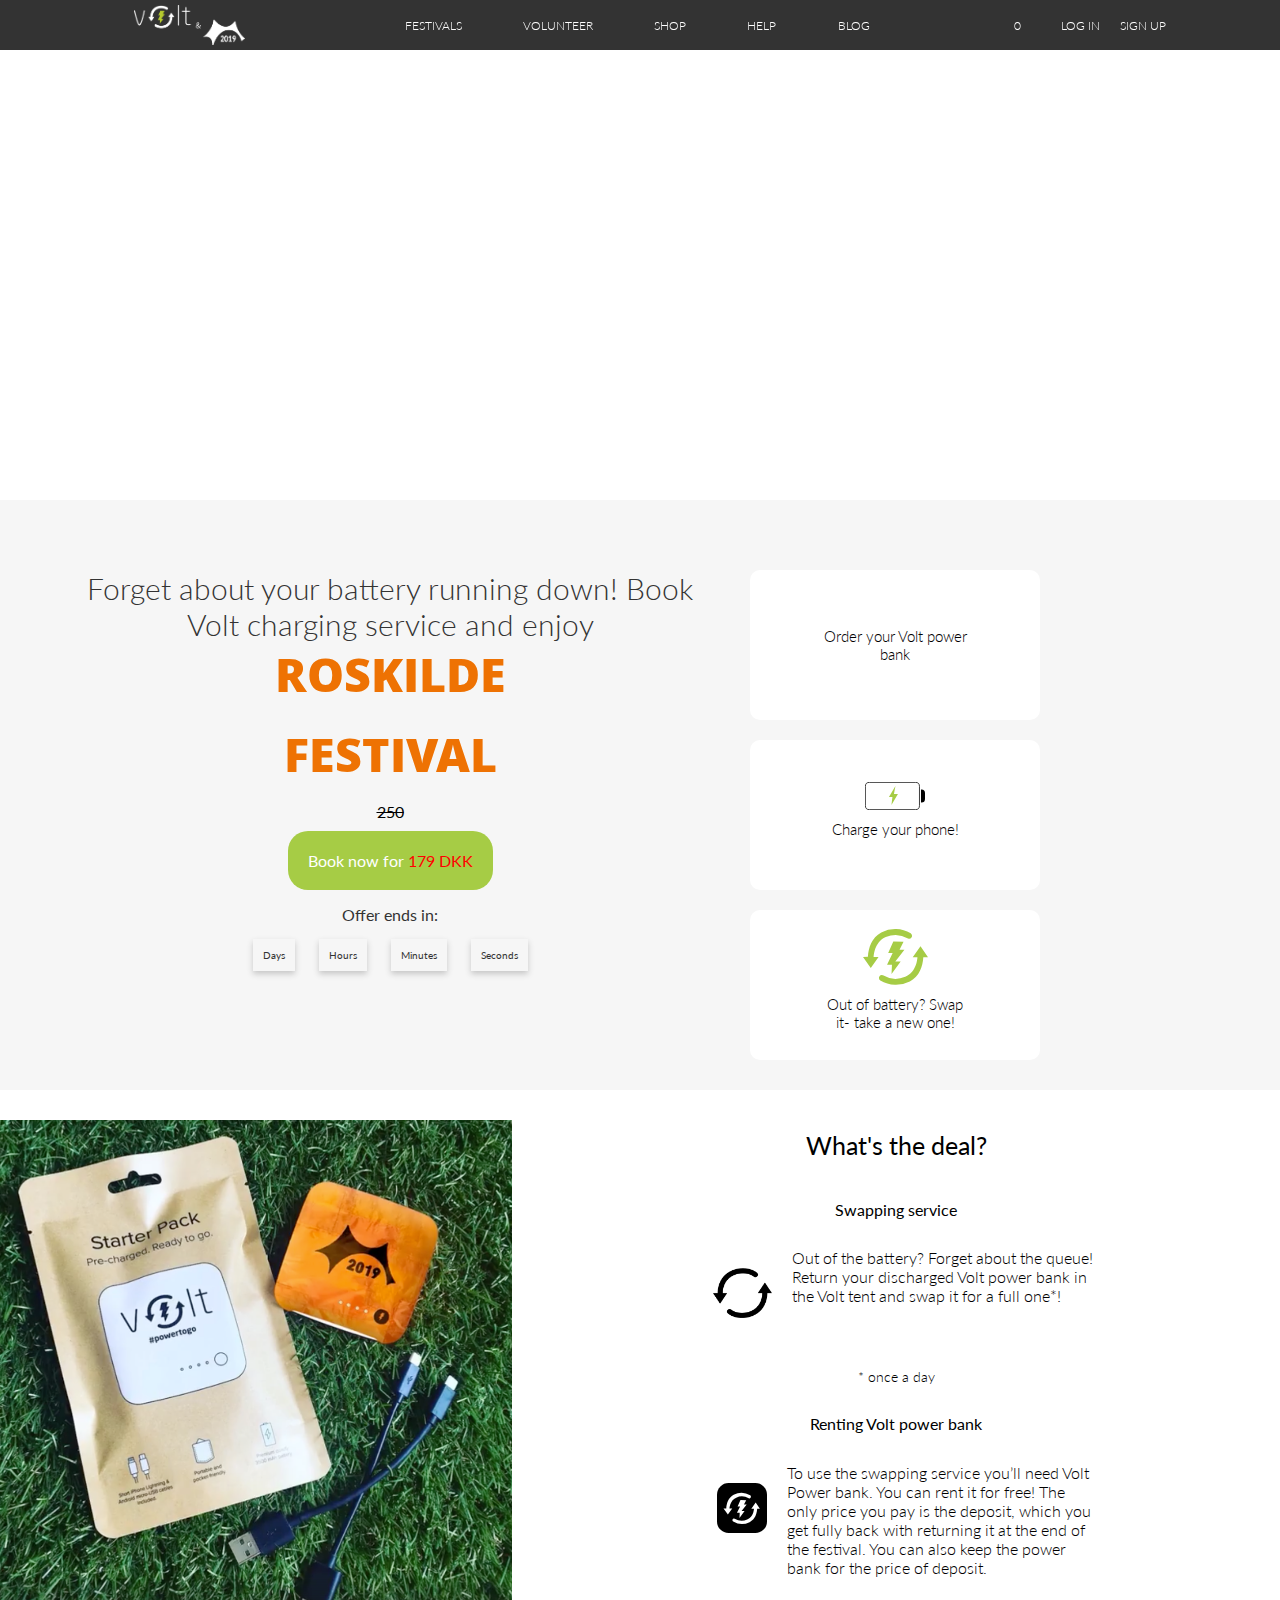
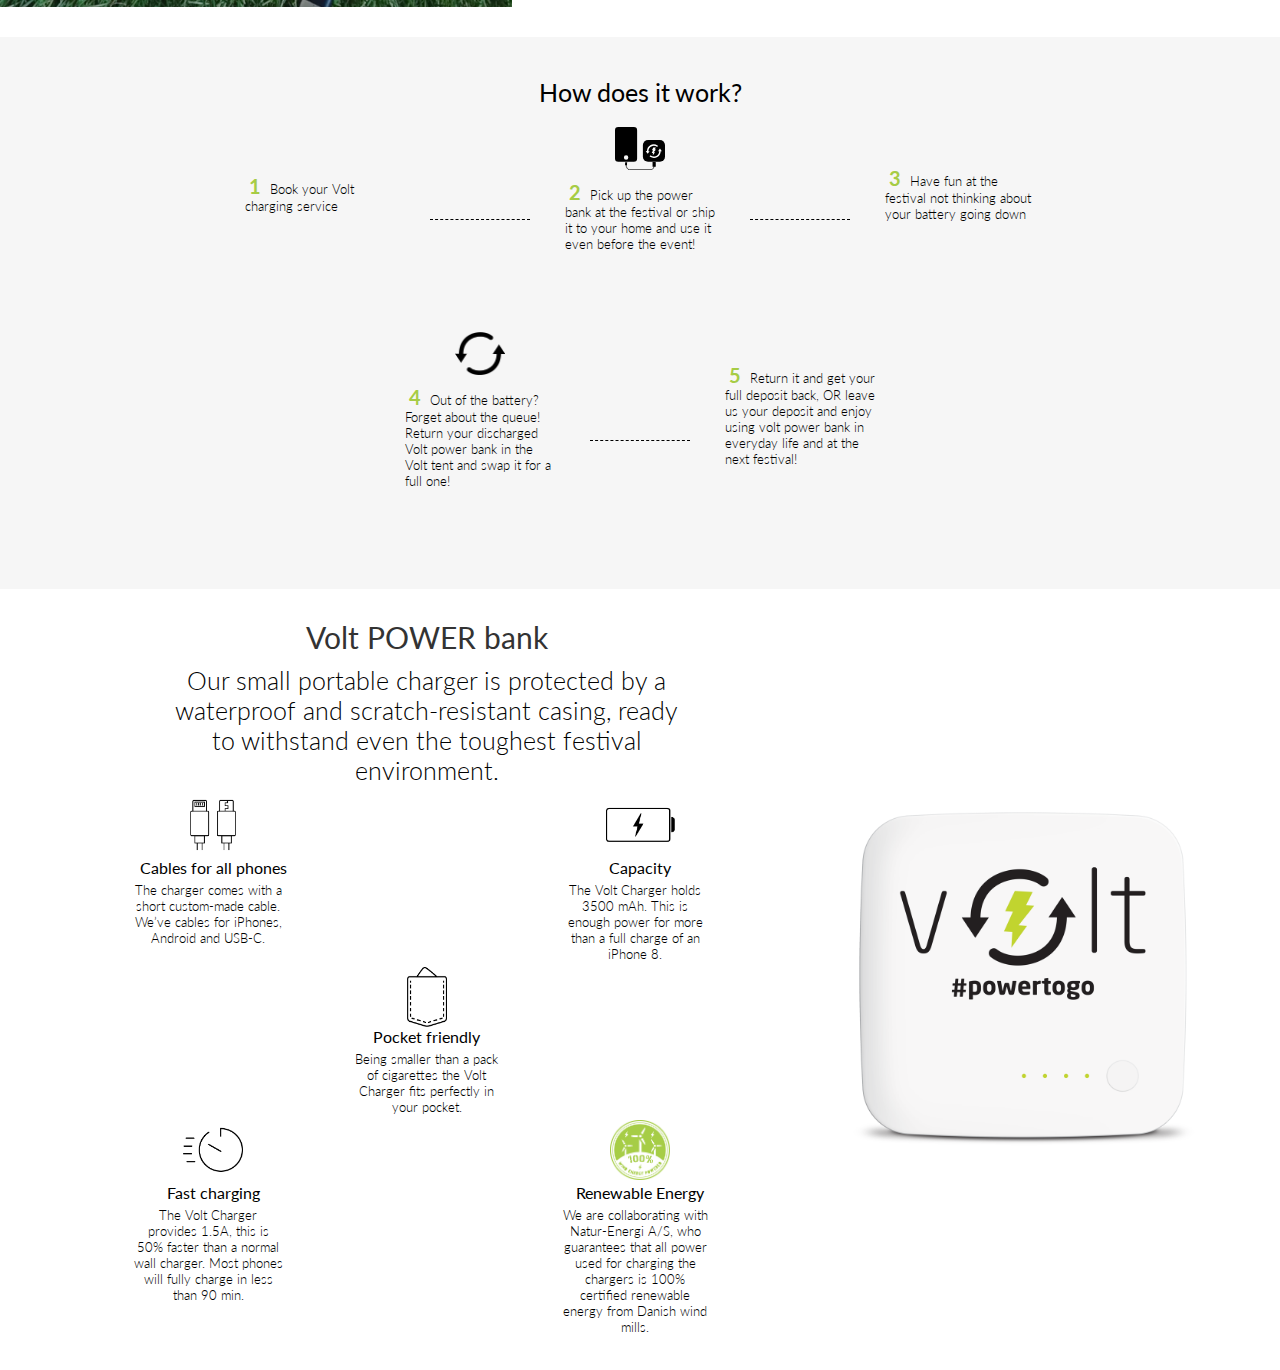
==== commit 19dc47d7: "add button linking to the form" ====
--- a/index.html
+++ b/index.html
@@ -32,7 +32,7 @@
     <h1>Forget about your battery running down! Book Volt charging service and enjoy </br>
         <span class='roskilde'>ROSKILDE </br> FESTIVAL</span></h1>
         <p id='old_price'> 250</p>
-        <button class="buy">Book now for <span id="new_price">179 DKK</span></button>
+        <button onclick="window.location.href='form.html'" class="buy">Book now for <span id="new_price">179 DKK</span></button>
         <div class="container">
                 <h3>Offer ends in:</h3>
                 <ul>
@@ -148,28 +148,7 @@
     <img id='sec3_photo' src="assets/volt-charger.png" alt="">
 
 </div>
-<div class="section4">
-        <h1>It's cheaper with friends!</h1>
-        <div class="share_divs">
-        <div class="sec4_div">
-    <img src="assets/share1.png" alt="">
-    <h4>Book your volt power bank </h4>
-<p>and check out the referral link we send you.</p>
-        </div>
-        <div class="sec4_div">
-            <img src="assets/share2.png" alt="">
-            <h4>Send the link to your friends!</h2>
-            <p>Let them enjoy 5% off the Volt service at Roskilde Festival. </p>
-        </div>
 
-        <div class="sec4_div">
-            <img src="assets/share3.png" alt="">
-            <h4>Get 200dkk 
-                </h4>
-            <p>When 5 of your friends book Volt, we’ll refund your deposit and you get to keep your Volt Charger at the end of the festival.</p>
-        </div>
-    </div>
-</div>
     </main>
     <script src="main.js"></script>
 </body>
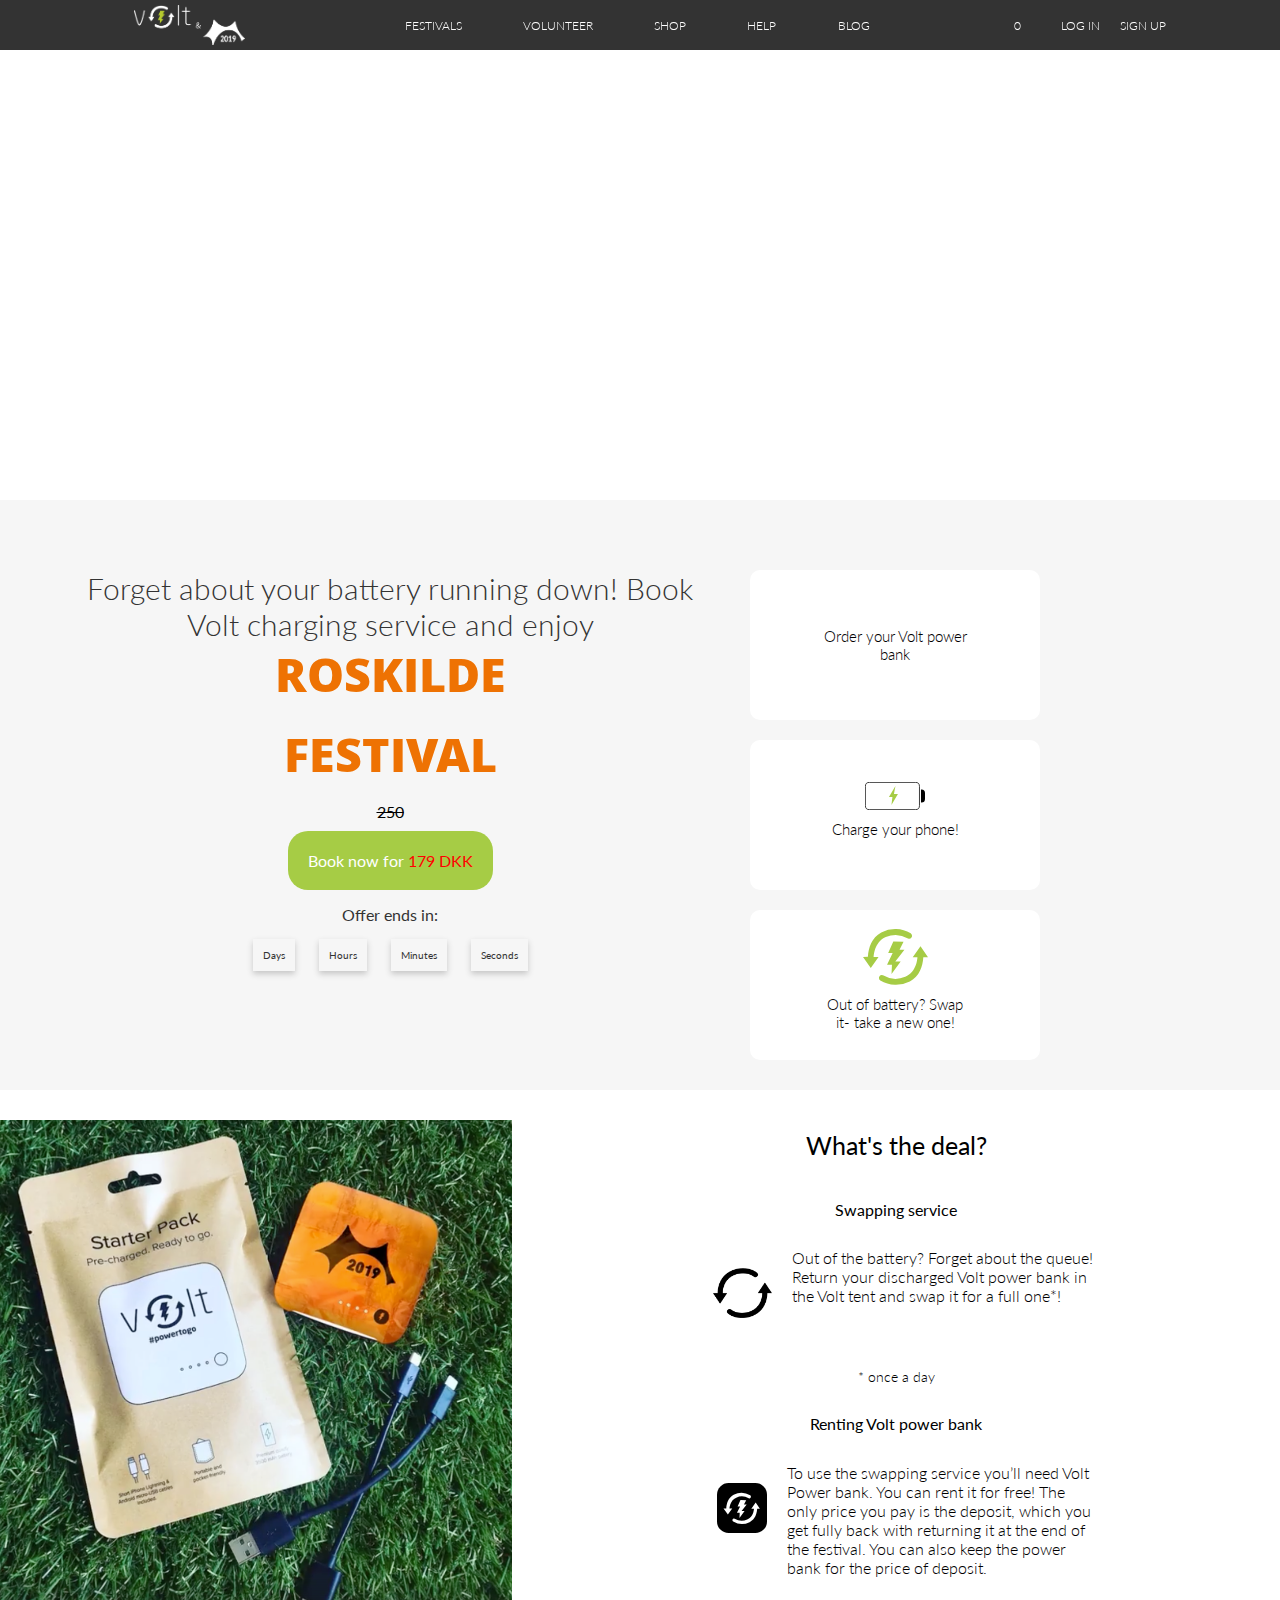
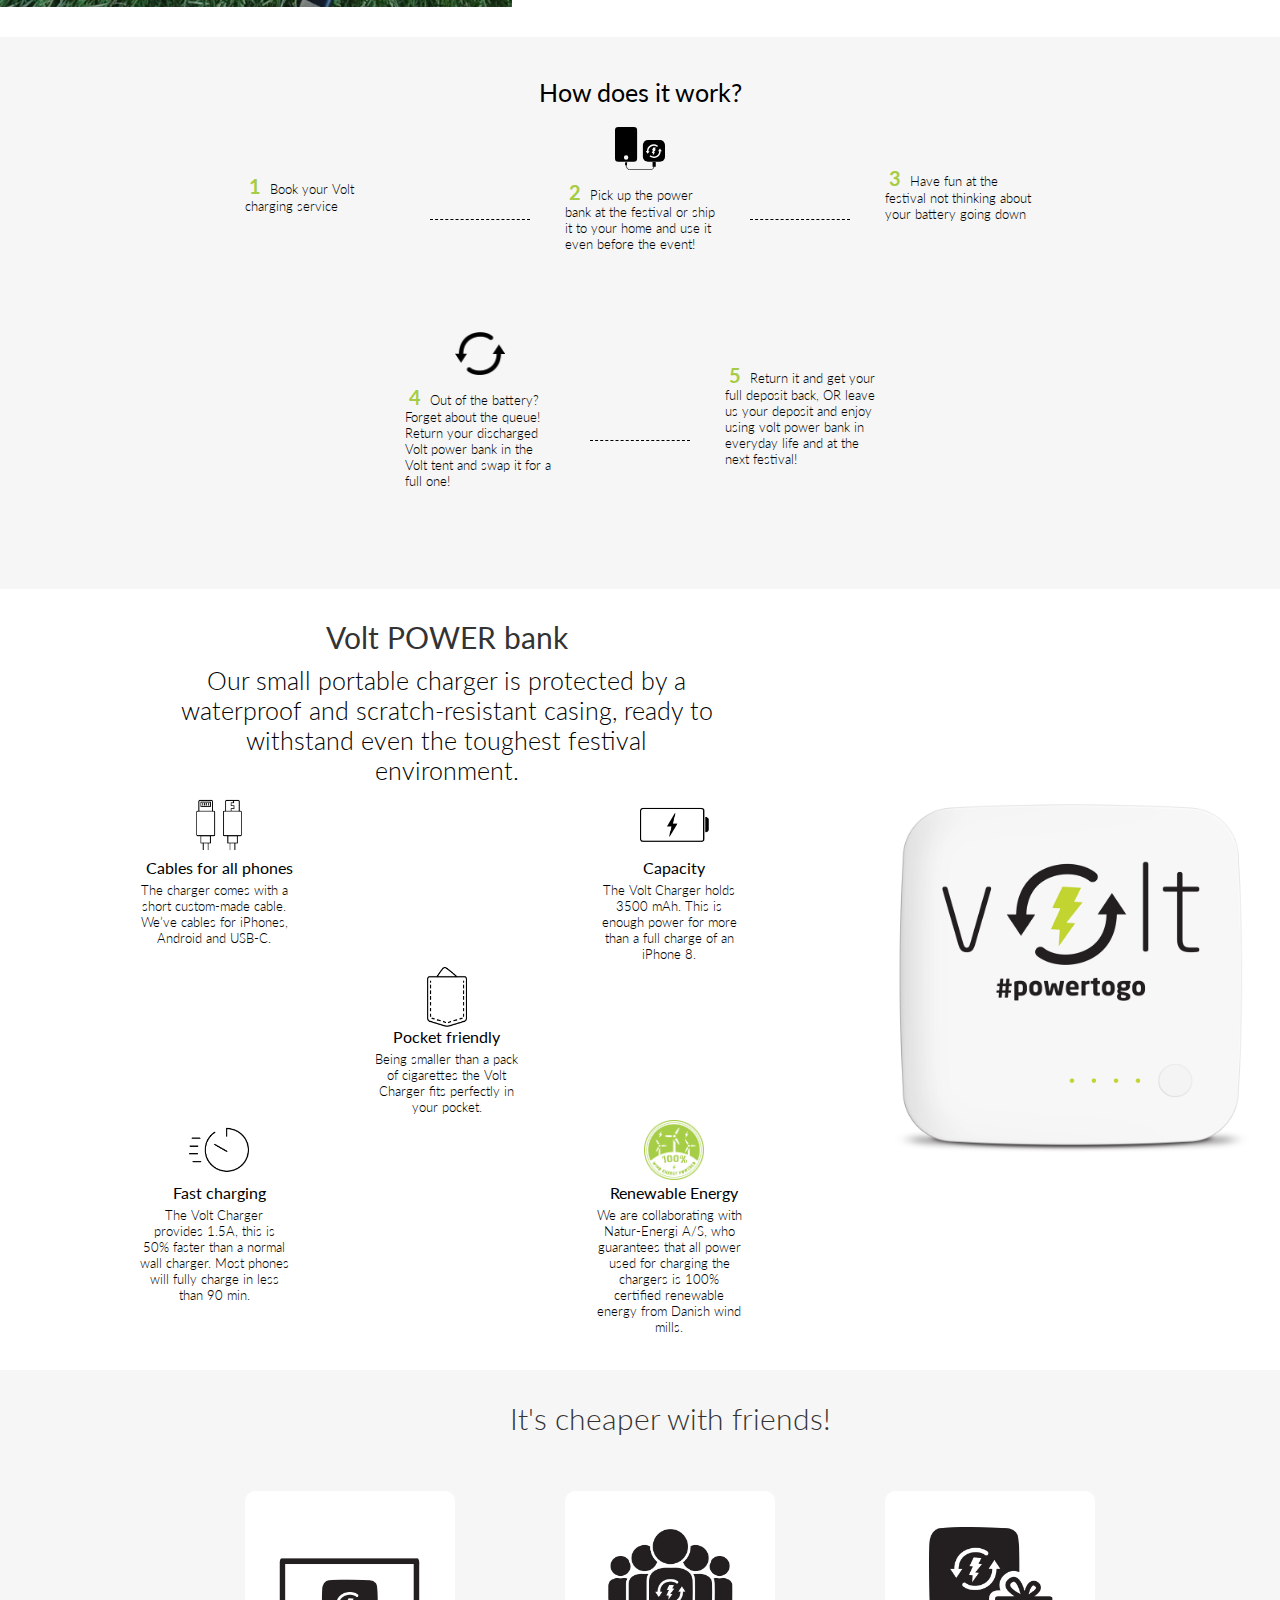
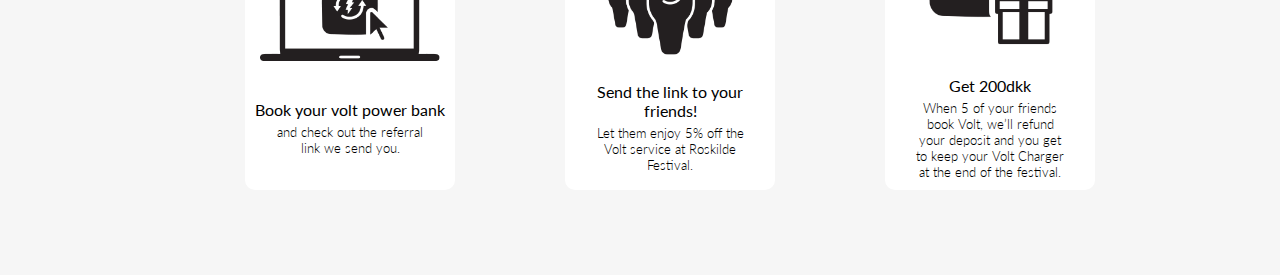
==== commit f352fcec: "Merge branch 'master' of https://github.com/MonikaPuk/volt" ====
--- a/index.html
+++ b/index.html
@@ -148,7 +148,28 @@
     <img id='sec3_photo' src="assets/volt-charger.png" alt="">
 
 </div>
+<div class="section4">
+        <h1>It's cheaper with friends!</h1>
+        <div class="share_divs">
+        <div class="sec4_div">
+    <img src="assets/share1.png" alt="">
+    <h4>Book your volt power bank </h4>
+<p>and check out the referral link we send you.</p>
+        </div>
+        <div class="sec4_div">
+            <img src="assets/share2.png" alt="">
+            <h4>Send the link to your friends!</h2>
+            <p>Let them enjoy 5% off the Volt service at Roskilde Festival. </p>
+        </div>
 
+        <div class="sec4_div">
+            <img src="assets/share3.png" alt="">
+            <h4>Get 200dkk 
+                </h4>
+            <p>When 5 of your friends book Volt, we’ll refund your deposit and you get to keep your Volt Charger at the end of the festival.</p>
+        </div>
+    </div>
+</div>
     </main>
     <script src="main.js"></script>
 </body>
